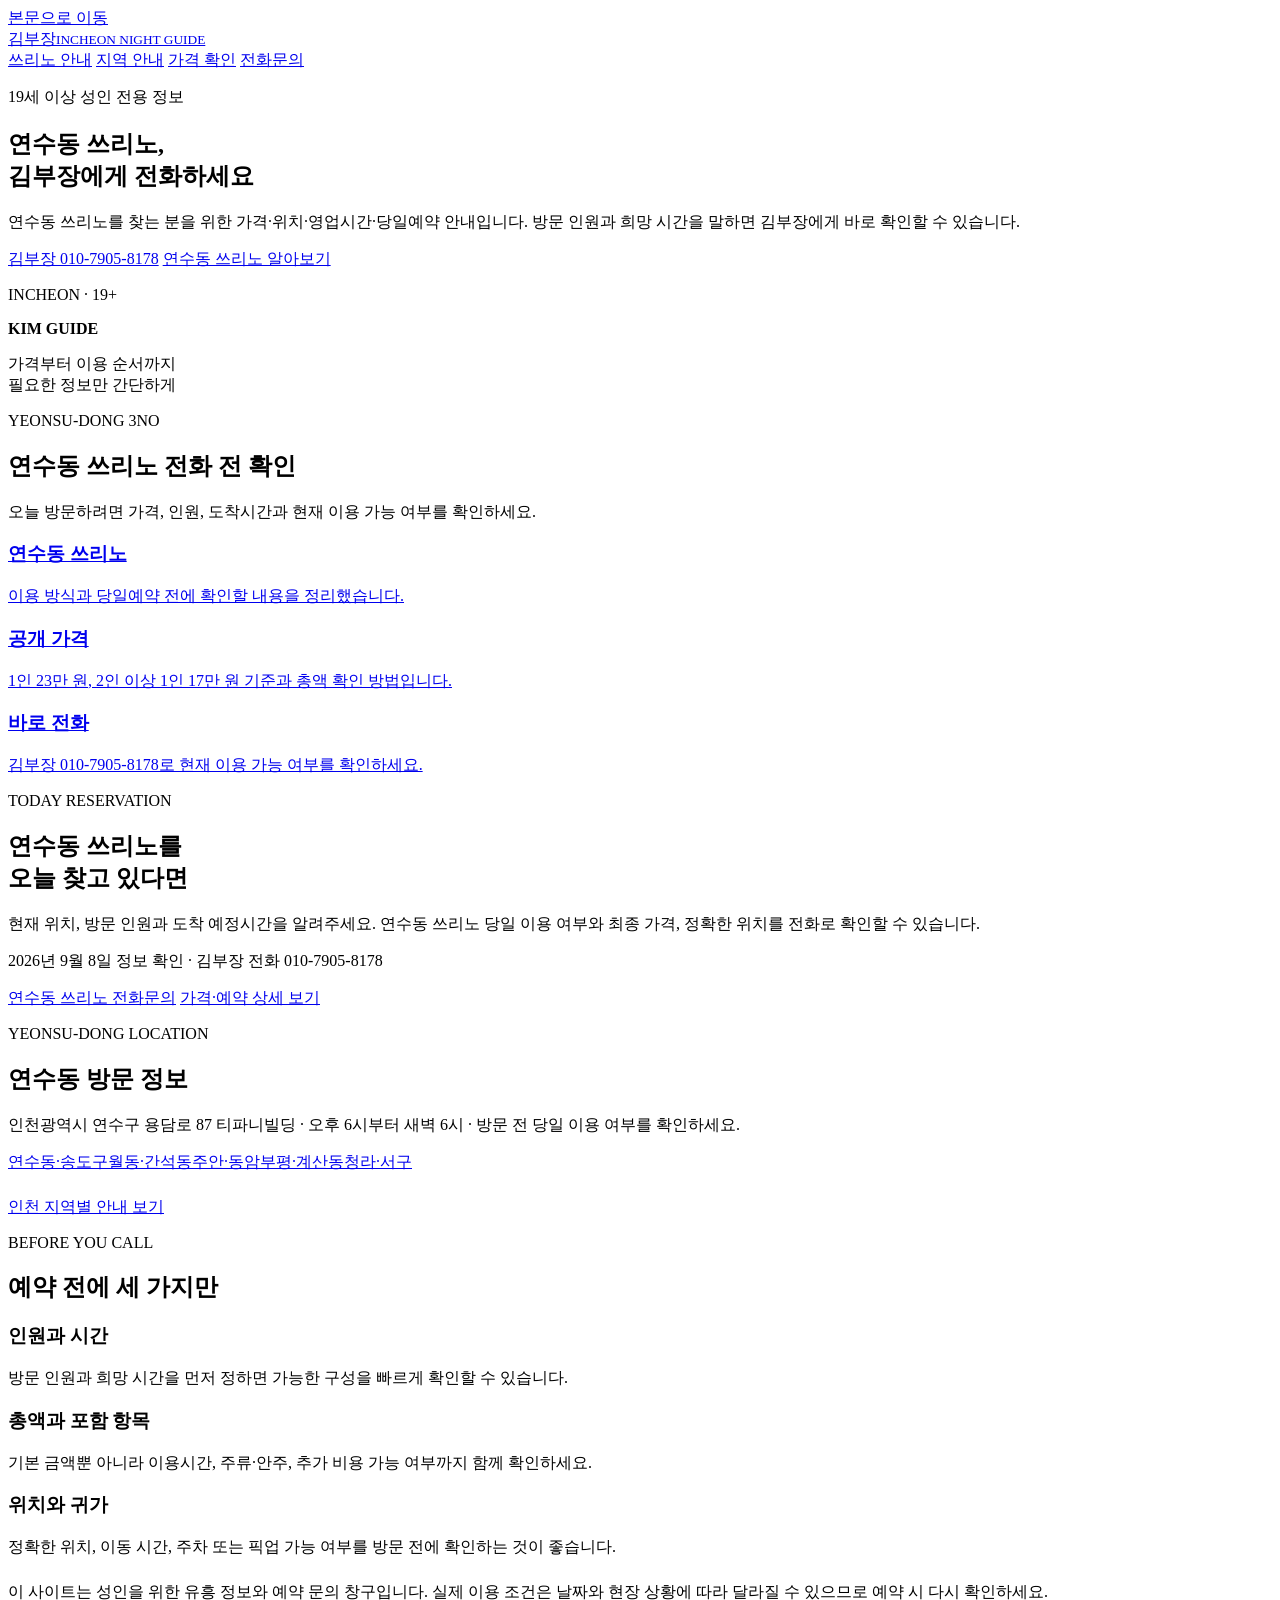
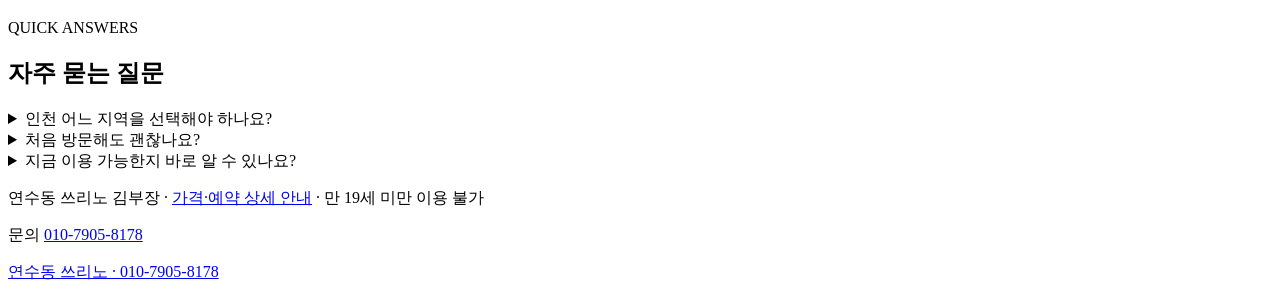
==== index.html @ d534481d "연수동 쓰리노 검색·전화 안내 강화" ====
<!doctype html>
<html lang="ko">
<head>
  <meta charset="utf-8">
  <meta name="viewport" content="width=device-width, initial-scale=1">
  <title>연수동 쓰리노 가격·예약 | 김부장 010-7905-8178</title>
  <meta name="description" content="연수동 쓰리노 가격, 위치, 영업시간과 당일예약 안내. 연수동 쓰리노 전화문의 김부장 010-7905-8178.">
  <meta name="robots" content="index,follow,max-image-preview:large">
  <meta name="author" content="김부장">
  <link rel="canonical" href="https://kimdongkeun-market.github.io/3NOROOM/">
  <link rel="stylesheet" href="styles.css">
  <meta property="og:type" content="website">
  <meta property="og:locale" content="ko_KR">
  <meta property="og:site_name" content="연수동 쓰리노 김부장">
  <meta property="og:title" content="연수동 쓰리노 가격·예약 | 김부장 010-7905-8178">
  <meta property="og:description" content="연수동 쓰리노 가격과 당일 이용 여부를 김부장에게 바로 문의하세요.">
  <meta property="og:url" content="https://kimdongkeun-market.github.io/3NOROOM/">
  <meta property="og:image" content="https://kimdongkeun-market.github.io/3NOROOM/images/hero.png">
  <meta property="og:image:alt" content="김부장 인천 유흥 안내 010-7905-8178">
  <meta name="twitter:card" content="summary_large_image">
  <meta name="twitter:image" content="https://kimdongkeun-market.github.io/3NOROOM/images/hero.png">
  <meta name="theme-color" content="#09090b">
  <meta name="google-site-verification" content="G9KqFo4LnvT1bnJQtGgTdbPWQaJiJZDbtWMr8KVzK2g">
  <script type="application/ld+json">
  {
    "@context": "https://schema.org",
    "@type": "WebSite",
    "name": "연수동 쓰리노 김부장",
    "alternateName": ["연수동 쓰리노", "연수동 쓰리노 김부장", "연수동 노래방 쓰리노"],
    "url": "https://kimdongkeun-market.github.io/3NOROOM/",
    "inLanguage": "ko-KR"
  }
  </script>
  <script type="application/ld+json">
  {
    "@context": "https://schema.org",
    "@type": "Person",
    "name": "김부장",
    "url": "https://kimdongkeun-market.github.io/3NOROOM/",
    "telephone": "+82-10-7905-8178",
    "areaServed": "인천광역시 연수구 연수동"
  }
  </script>
  <script type="application/ld+json">
  {
    "@context": "https://schema.org",
    "@type": "NightClub",
    "name": "연수동 쓰리노 노래클럽",
    "url": "https://kimdongkeun-market.github.io/3NOROOM/",
    "telephone": "+82-10-7905-8178",
    "priceRange": "₩₩₩",
    "address": {"@type":"PostalAddress","streetAddress":"용담로 87 티파니빌딩","addressLocality":"연수구","addressRegion":"인천광역시","addressCountry":"KR"},
    "openingHoursSpecification": [{"@type":"OpeningHoursSpecification","dayOfWeek":["Monday","Tuesday","Wednesday","Thursday","Friday","Saturday","Sunday"],"opens":"18:00","closes":"06:00"}]
  }
  </script>
  <script type="application/ld+json">
  {
    "@context": "https://schema.org",
    "@type": "FAQPage",
    "mainEntity": [
      {
        "@type": "Question",
        "name": "연수동 쓰리노 예약은 어떻게 하나요?",
        "acceptedAnswer": {"@type": "Answer", "text": "방문 인원과 희망 시간을 정한 뒤 김부장 010-7905-8178로 문의하면 이용 가능 여부와 구성을 안내받을 수 있습니다."}
      },
      {
        "@type": "Question",
        "name": "처음 방문할 때 무엇을 확인해야 하나요?",
        "acceptedAnswer": {"@type": "Answer", "text": "총 이용금액, 기본 이용시간, 포함 항목, 추가 비용 가능 여부, 위치와 귀가 방법을 예약 전에 확인하는 것이 좋습니다."}
      },
      {
        "@type": "Question",
        "name": "혼자 문의해도 되나요?",
        "acceptedAnswer": {"@type": "Answer", "text": "네. 인원과 방문 목적을 알려주면 가능한 시간과 이용 방법을 안내받을 수 있습니다."}
      }
    ]
  }
  </script>
</head>
<body>
  <a class="skip-link" href="#content">본문으로 이동</a>
  <header class="site-header">
    <nav class="nav" aria-label="주요 메뉴">
      <a class="brand" href="./">김부장<small>INCHEON NIGHT GUIDE</small></a>
      <div class="nav-links">
        <a href="incheon-3no.html">쓰리노 안내</a>
        <a href="areas.html">지역 안내</a>
        <a href="price-guide.html">가격 확인</a>
        <a class="nav-call" href="tel:01079058178">전화문의</a>
      </div>
    </nav>
  </header>

  <main id="content">
    <section class="hero">
      <div>
        <p class="eyebrow">19세 이상 성인 전용 정보</p>
        <h1>연수동 쓰리노,<br><span>김부장에게</span> 전화하세요</h1>
        <p class="lead">연수동 쓰리노를 찾는 분을 위한 가격·위치·영업시간·당일예약 안내입니다. 방문 인원과 희망 시간을 말하면 김부장에게 바로 확인할 수 있습니다.</p>
        <div class="actions">
          <a class="button primary" href="tel:01079058178">김부장 010-7905-8178</a>
          <a class="button" href="incheon-3no.html">연수동 쓰리노 알아보기</a>
        </div>
      </div>
      <div class="hero-card" aria-label="김부장 인천 유흥 안내">
        <p class="eyebrow">INCHEON · 19+</p>
        <strong>KIM GUIDE</strong>
        <p>가격부터 이용 순서까지<br>필요한 정보만 간단하게</p>
      </div>
    </section>


    <section class="section">
      <div class="section-inner">
        <p class="eyebrow">YEONSU-DONG 3NO</p>
        <h2>연수동 쓰리노 전화 전 확인</h2>
        <p class="section-intro">오늘 방문하려면 가격, 인원, 도착시간과 현재 이용 가능 여부를 확인하세요.</p>
        <div class="grid">
          <a class="card card-link" href="incheon-3no.html"><h3>연수동 쓰리노</h3><p>이용 방식과 당일예약 전에 확인할 내용을 정리했습니다.</p></a>
          <a class="card card-link" href="price-guide.html"><h3>공개 가격</h3><p>1인 23만 원, 2인 이상 1인 17만 원 기준과 총액 확인 방법입니다.</p></a>
          <a class="card card-link" href="tel:01079058178"><h3>바로 전화</h3><p>김부장 010-7905-8178로 현재 이용 가능 여부를 확인하세요.</p></a>
        </div>
      </div>
    </section>

    <section class="section focus-section">
      <div class="section-inner focus-panel">
        <div>
          <p class="eyebrow">TODAY RESERVATION</p>
          <h2>연수동 쓰리노를<br>오늘 찾고 있다면</h2>
          <p>현재 위치, 방문 인원과 도착 예정시간을 알려주세요. 연수동 쓰리노 당일 이용 여부와 최종 가격, 정확한 위치를 전화로 확인할 수 있습니다.</p>
          <p class="updated"><time datetime="2026-09-08">2026년 9월 8일 정보 확인</time> · 김부장 전화 010-7905-8178</p>
        </div>
        <div class="focus-actions">
          <a class="button primary" href="tel:01079058178">연수동 쓰리노 전화문의</a>
          <a class="button" href="https://kimnight.kr/incheon-3no">가격·예약 상세 보기</a>
        </div>
      </div>
    </section>

    <section class="section">
      <div class="section-inner">
        <p class="eyebrow">YEONSU-DONG LOCATION</p>
        <h2>연수동 방문 정보</h2>
        <p class="section-intro">인천광역시 연수구 용담로 87 티파니빌딩 · 오후 6시부터 새벽 6시 · 방문 전 당일 이용 여부를 확인하세요.</p>
        <div class="tag-list" aria-label="인천 주요 지역">
          <a class="tag" href="yeonsu-songdo.html">연수동·송도</a><a class="tag" href="guwol-ganseok.html">구월동·간석동</a><a class="tag" href="juan-dongam.html">주안·동암</a><a class="tag" href="bupyeong-gyesan.html">부평·계산동</a><a class="tag" href="cheongna-seogu.html">청라·서구</a>
        </div>
        <div class="actions" style="margin-top:1.5rem"><a class="button" href="areas.html">인천 지역별 안내 보기</a></div>
      </div>
    </section>

    <section class="section">
      <div class="section-inner">
        <p class="eyebrow">BEFORE YOU CALL</p>
        <h2>예약 전에 세 가지만</h2>
        <div class="grid">
          <div class="card"><h3>인원과 시간</h3><p>방문 인원과 희망 시간을 먼저 정하면 가능한 구성을 빠르게 확인할 수 있습니다.</p></div>
          <div class="card"><h3>총액과 포함 항목</h3><p>기본 금액뿐 아니라 이용시간, 주류·안주, 추가 비용 가능 여부까지 함께 확인하세요.</p></div>
          <div class="card"><h3>위치와 귀가</h3><p>정확한 위치, 이동 시간, 주차 또는 픽업 가능 여부를 방문 전에 확인하는 것이 좋습니다.</p></div>
        </div>
        <p class="notice" style="margin-top:1.5rem">이 사이트는 성인을 위한 유흥 정보와 예약 문의 창구입니다. 실제 이용 조건은 날짜와 현장 상황에 따라 달라질 수 있으므로 예약 시 다시 확인하세요.</p>
      </div>
    </section>

    <section class="section faq">
      <div class="section-inner">
        <p class="eyebrow">QUICK ANSWERS</p>
        <h2>자주 묻는 질문</h2>
        <details><summary>인천 어느 지역을 선택해야 하나요?</summary><p>현재 위치와 이동 가능한 시간을 알려주면 가까운 상권부터 확인할 수 있습니다. 지역을 미리 정하지 않아도 문의 가능합니다.</p></details>
        <details><summary>처음 방문해도 괜찮나요?</summary><p>처음이라면 총액, 기본 이용시간, 포함 항목과 추가 비용 가능 여부를 먼저 물어보는 것이 좋습니다.</p></details>
        <details><summary>지금 이용 가능한지 바로 알 수 있나요?</summary><p>당일 상황은 계속 달라질 수 있으므로 방문 인원과 희망 시간을 정해 전화로 확인하는 것이 가장 정확합니다.</p></details>
      </div>
    </section>
  </main>

  <footer class="site-footer">
    <p>연수동 쓰리노 김부장 · <a href="https://kimnight.kr/incheon-3no">가격·예약 상세 안내</a> · 만 19세 미만 이용 불가</p>
    <p>문의 <a href="tel:01079058178">010-7905-8178</a></p>
  </footer>
  <a class="mobile-call" href="tel:01079058178" aria-label="김부장에게 전화하기">연수동 쓰리노 · 010-7905-8178</a>
  <script src="phone-tracking.js" defer></script>
</body>
</html>
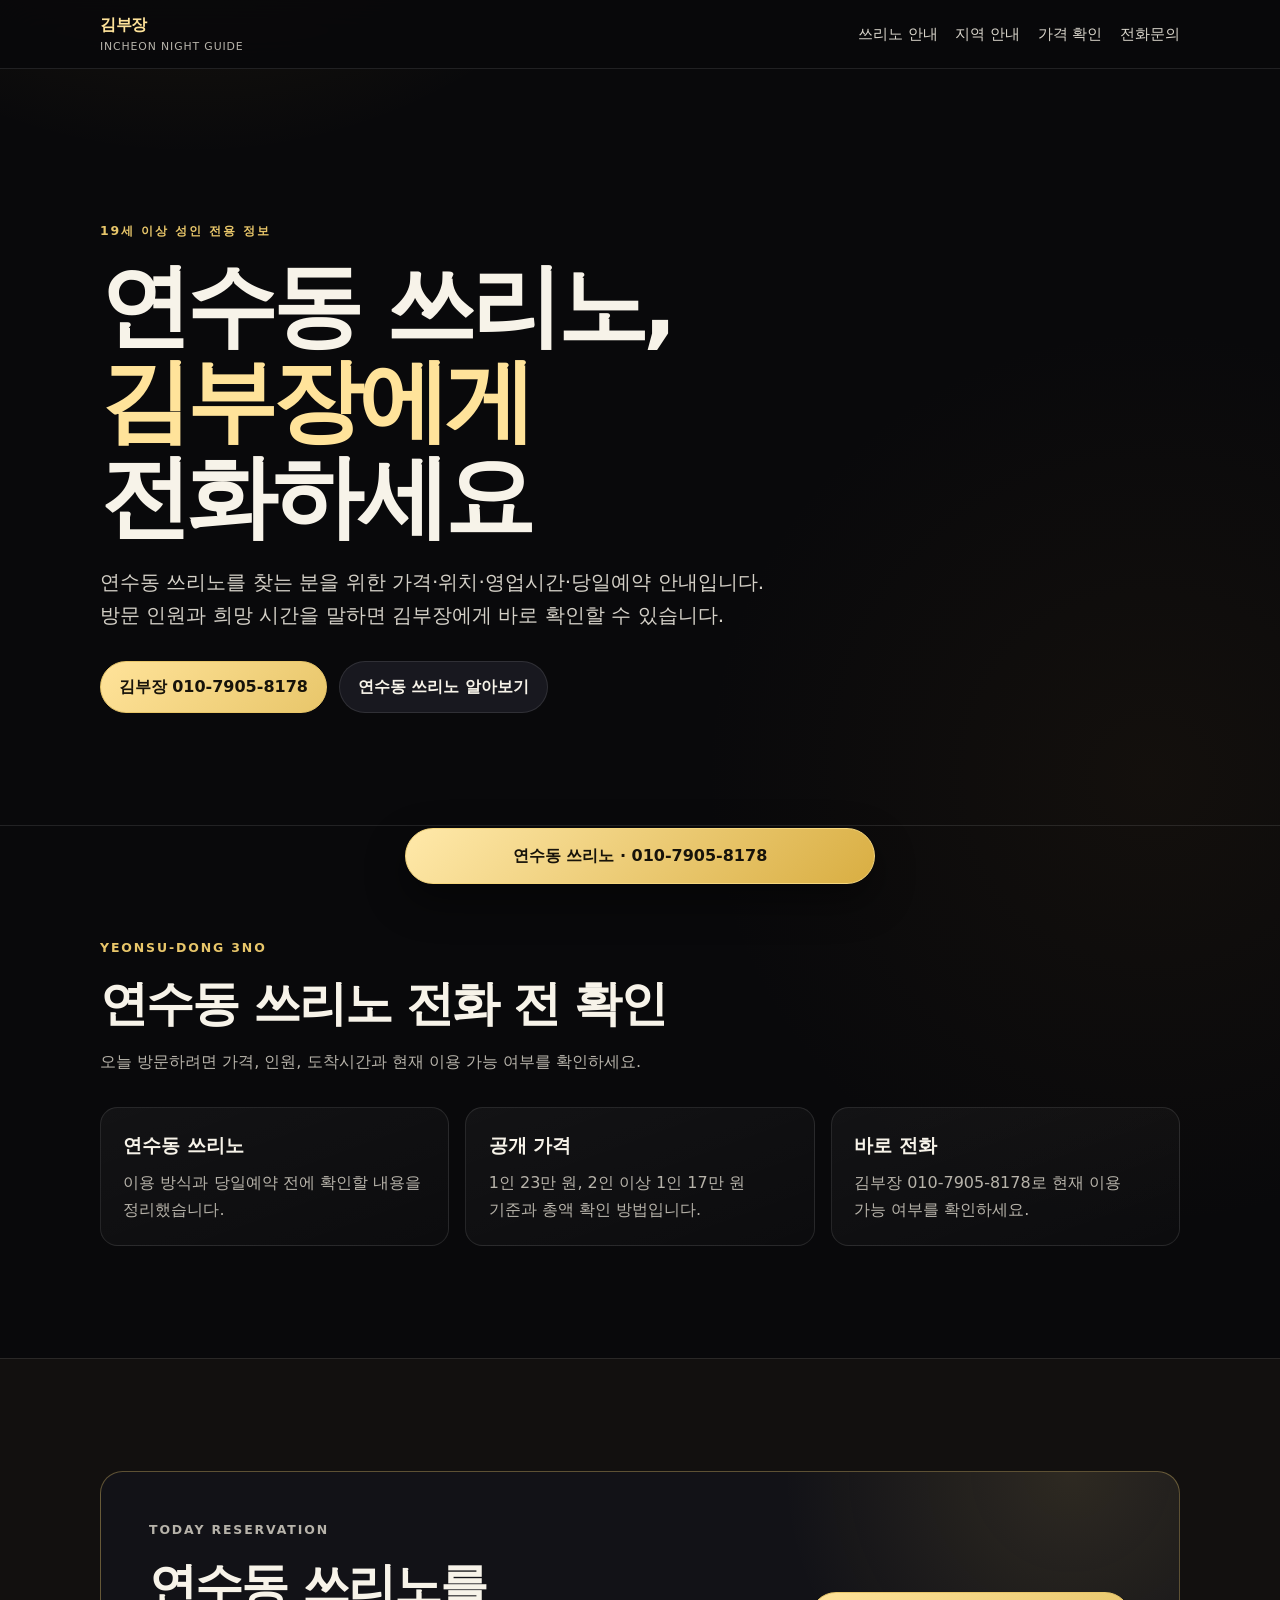
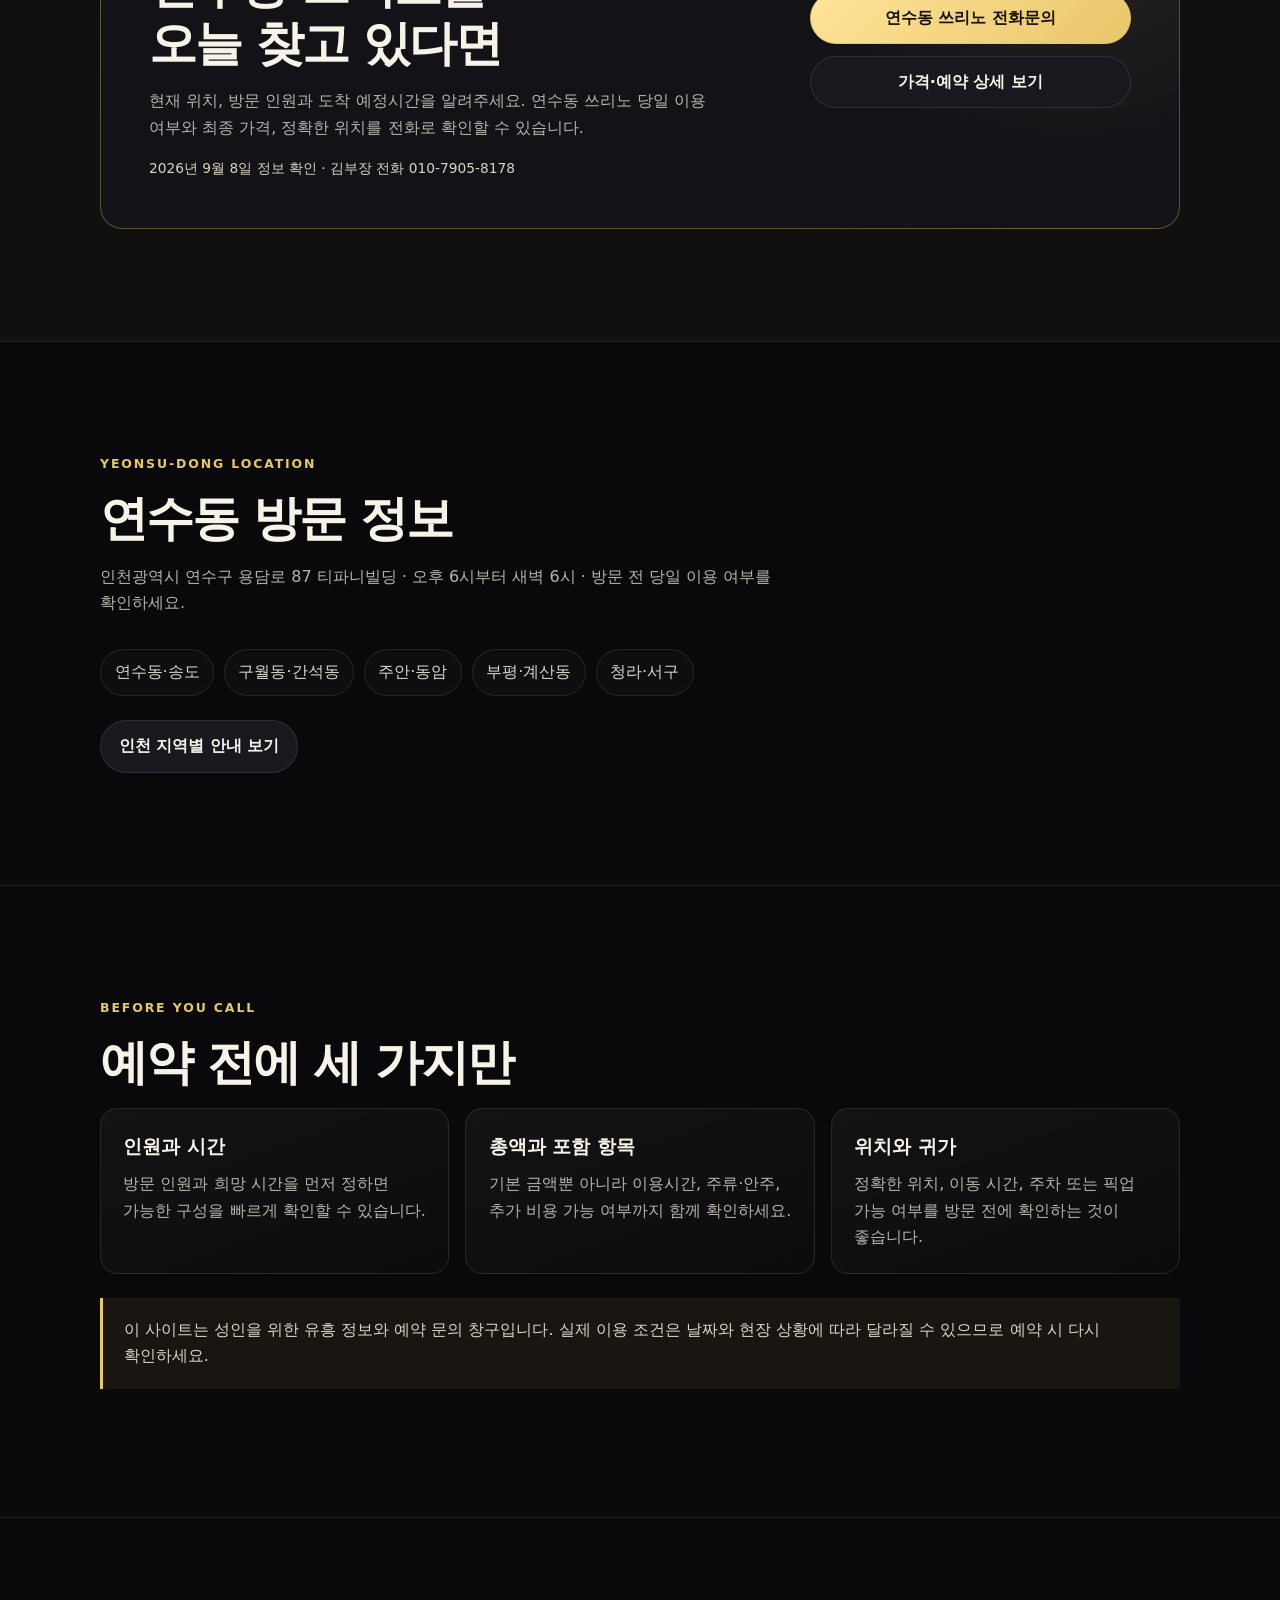
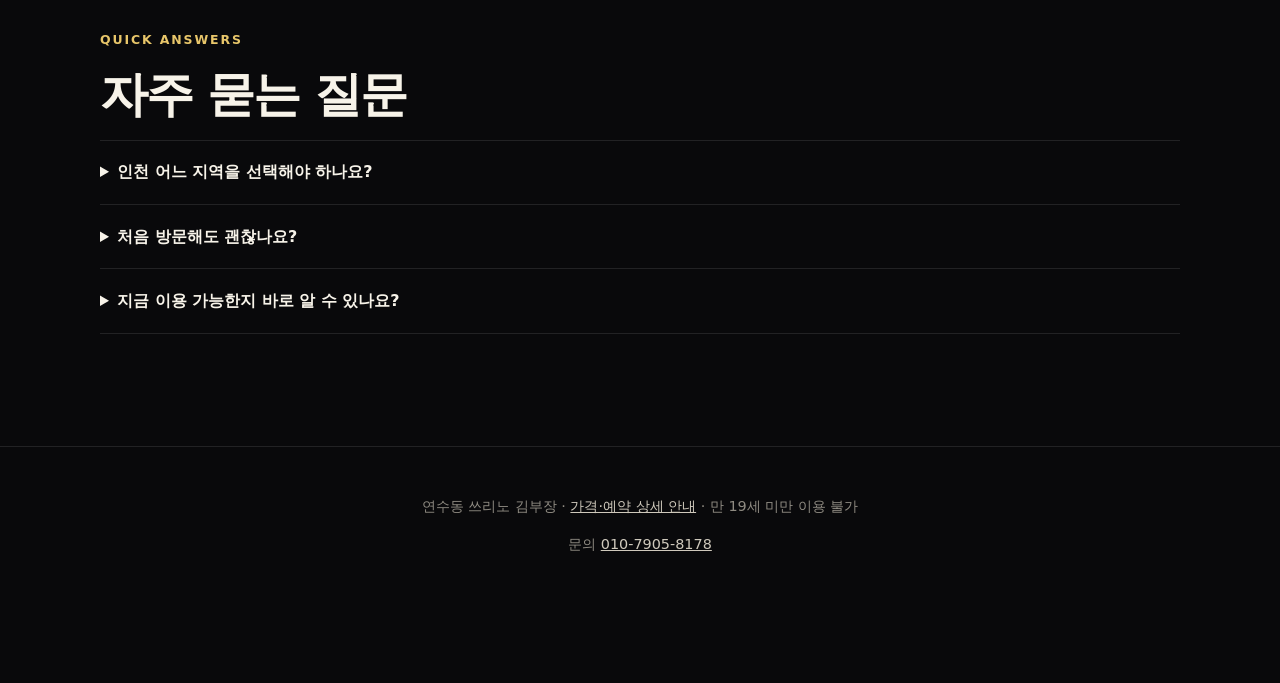
==== commit a55ba45f: "여성 화보 중심 첫 화면 강화" ====
--- a/index.html
+++ b/index.html
@@ -8,6 +8,7 @@
   <meta name="robots" content="index,follow,max-image-preview:large">
   <meta name="author" content="김부장">
   <link rel="canonical" href="https://kimdongkeun-market.github.io/3NOROOM/">
+  <link rel="preload" as="image" href="https://kimnight.kr/assets/yeonsu-premium-hostess.webp" type="image/webp" fetchpriority="high">
   <link rel="stylesheet" href="styles.css">
   <meta property="og:type" content="website">
   <meta property="og:locale" content="ko_KR">
@@ -92,7 +93,7 @@
   </header>
 
   <main id="content">
-    <section class="hero">
+    <section class="hero hero-home">
       <div>
         <p class="eyebrow">19세 이상 성인 전용 정보</p>
         <h1>연수동 쓰리노,<br><span>김부장에게</span> 전화하세요</h1>
@@ -101,11 +102,6 @@
           <a class="button primary" href="tel:01079058178">김부장 010-7905-8178</a>
           <a class="button" href="incheon-3no.html">연수동 쓰리노 알아보기</a>
         </div>
-      </div>
-      <div class="hero-card" aria-label="김부장 인천 유흥 안내">
-        <p class="eyebrow">INCHEON · 19+</p>
-        <strong>KIM GUIDE</strong>
-        <p>가격부터 이용 순서까지<br>필요한 정보만 간단하게</p>
       </div>
     </section>
 
--- a/styles.css
+++ b/styles.css
@@ -0,0 +1,85 @@
+:root {
+  --bg: #09090b;
+  --panel: #121217;
+  --panel-soft: #18181f;
+  --line: rgba(255, 255, 255, 0.1);
+  --gold: #e8c66a;
+  --gold-bright: #ffe39a;
+  --text: #f7f3e9;
+  --muted: #b7b3aa;
+  --max: 1080px;
+}
+* { box-sizing: border-box; }
+html { scroll-behavior: smooth; }
+body {
+  margin: 0;
+  color: var(--text);
+  background:
+    radial-gradient(circle at 15% -10%, rgba(210, 165, 56, 0.18), transparent 34rem),
+    radial-gradient(circle at 90% 20%, rgba(93, 64, 25, 0.12), transparent 28rem),
+    var(--bg);
+  font-family: "Pretendard", "Noto Sans KR", system-ui, -apple-system, BlinkMacSystemFont, "Segoe UI", sans-serif;
+  line-height: 1.65;
+  word-break: keep-all;
+}
+a { color: inherit; }
+.skip-link { position: absolute; left: -9999px; top: 0; }
+.skip-link:focus { left: 1rem; top: 1rem; z-index: 100; padding: .75rem 1rem; color: #111; background: var(--gold-bright); border-radius: .5rem; }
+.site-header { position: sticky; top: 0; z-index: 20; border-bottom: 1px solid var(--line); background: rgba(9, 9, 11, .88); backdrop-filter: blur(16px); }
+.nav { width: min(calc(100% - 2rem), var(--max)); min-height: 68px; margin: 0 auto; display: flex; align-items: center; justify-content: space-between; gap: 1rem; }
+.brand { color: var(--gold-bright); font-weight: 800; letter-spacing: -.02em; text-decoration: none; white-space: nowrap; }
+.brand small { display: block; color: var(--muted); font-size: .68rem; font-weight: 500; letter-spacing: .08em; }
+.nav-links { display: flex; align-items: center; gap: 1.1rem; font-size: .92rem; }
+.nav-links a { color: #d9d5cb; text-decoration: none; }
+.nav-links a:hover, .nav-links a:focus-visible { color: var(--gold-bright); }
+.hero { width: min(calc(100% - 2rem), var(--max)); margin: 0 auto; padding: clamp(5.5rem, 13vw, 9.5rem) 0 clamp(4rem, 10vw, 7rem); display: grid; grid-template-columns: minmax(0, 1.4fr) minmax(260px, .6fr); align-items: center; gap: clamp(2rem, 7vw, 5rem); }
+.eyebrow { margin: 0 0 1rem; color: var(--gold); font-size: .78rem; font-weight: 800; letter-spacing: .15em; }
+h1, h2, h3, p { margin-top: 0; }
+h1 { margin-bottom: 1.3rem; font-size: clamp(2.5rem, 7.5vw, 5.7rem); line-height: 1.05; letter-spacing: -.055em; }
+h1 span { color: var(--gold-bright); }
+h2 { margin-bottom: 1rem; font-size: clamp(1.8rem, 4vw, 3rem); line-height: 1.2; letter-spacing: -.04em; }
+h3 { margin-bottom: .55rem; font-size: 1.18rem; }
+.lead { max-width: 720px; margin-bottom: 1.8rem; color: #d4d0c7; font-size: clamp(1.05rem, 2vw, 1.26rem); }
+.actions { display: flex; flex-wrap: wrap; gap: .8rem; }
+.button { display: inline-flex; min-height: 48px; align-items: center; justify-content: center; padding: .75rem 1.1rem; border: 1px solid var(--line); border-radius: 999px; color: var(--text); background: var(--panel-soft); font-weight: 750; text-decoration: none; }
+.button.primary { color: #17130a; border-color: var(--gold); background: linear-gradient(135deg, var(--gold-bright), var(--gold)); }
+.hero-card { position: relative; overflow: hidden; min-height: 330px; padding: 1.5rem; display: flex; flex-direction: column; justify-content: flex-end; border: 1px solid rgba(232, 198, 106, .34); border-radius: 1.6rem; background: linear-gradient(150deg, transparent 0 52%, rgba(232, 198, 106, .08) 52% 53%, transparent 53%), radial-gradient(circle at 75% 18%, rgba(255, 227, 154, .25), transparent 8rem), linear-gradient(145deg, #242018, #111116 60%); box-shadow: 0 30px 80px rgba(0, 0, 0, .38); }
+.hero-card::before { content: "K"; position: absolute; top: -2.8rem; right: .8rem; color: rgba(255, 227, 154, .07); font-family: Georgia, serif; font-size: 15rem; line-height: 1; }
+.hero-card strong { position: relative; color: var(--gold-bright); font-family: Georgia, serif; font-size: 2.3rem; letter-spacing: -.04em; }
+.hero-card p { position: relative; margin: .35rem 0 0; color: var(--muted); }
+.section { padding: clamp(4rem, 9vw, 7rem) 1rem; border-top: 1px solid var(--line); }
+.section-inner { width: min(100%, var(--max)); margin: 0 auto; }
+.section-intro { max-width: 760px; margin-bottom: 2rem; color: var(--muted); }
+.grid { display: grid; grid-template-columns: repeat(3, minmax(0, 1fr)); gap: 1rem; }
+.grid.two { grid-template-columns: repeat(2, minmax(0, 1fr)); }
+.card { min-height: 100%; padding: 1.4rem; border: 1px solid var(--line); border-radius: 1.1rem; background: linear-gradient(160deg, rgba(255,255,255,.045), rgba(255,255,255,.015)); }
+.card p { margin-bottom: 0; color: var(--muted); }
+.card-link { display: block; text-decoration: none; }
+.card-link:hover, .card-link:focus-visible { border-color: rgba(232, 198, 106, .55); transform: translateY(-2px); }
+.tag-list { display: flex; flex-wrap: wrap; gap: .6rem; }
+.tag { display: inline-flex; padding: .6rem .85rem; border: 1px solid var(--line); border-radius: 999px; color: #d9d5cb; background: rgba(255,255,255,.025); text-decoration: none; }
+.tag:hover, .tag:focus-visible { color: var(--gold-bright); border-color: rgba(232, 198, 106, .55); }
+.notice { padding: 1.2rem 1.3rem; border-left: 3px solid var(--gold); color: #d8d3c8; background: rgba(232, 198, 106, .07); }
+.callout { margin: 2rem 0; padding: 1.4rem; border: 1px solid rgba(232, 198, 106, .4); border-radius: 1.1rem; background: rgba(232, 198, 106, .07); }
+.callout h2 { margin-top: 0; }
+.callout p { color: #d8d3c8; }
+.focus-section { background: rgba(232, 198, 106, .035); }
+.focus-panel { display: grid; grid-template-columns: minmax(0, 1.3fr) minmax(220px, .7fr); align-items: center; gap: clamp(1.5rem, 5vw, 4rem); padding: clamp(1.5rem, 5vw, 3rem); border: 1px solid rgba(232, 198, 106, .35); border-radius: 1.4rem; background: radial-gradient(circle at 90% 0, rgba(232,198,106,.13), transparent 18rem), var(--panel); }
+.focus-panel p { color: var(--muted); }
+.focus-panel .updated { margin-bottom: 0; color: #d9d2c0; font-size: .86rem; }
+.focus-actions { display: grid; gap: .75rem; }
+.article { width: min(calc(100% - 2rem), 820px); margin: 0 auto; padding: clamp(4rem, 10vw, 7rem) 0 7rem; }
+.article h1 { font-size: clamp(2.25rem, 7vw, 4.5rem); }
+.article h2 { margin-top: 3.2rem; font-size: clamp(1.5rem, 4vw, 2.15rem); }
+.article p, .article li { color: #cfcbc2; }
+.article ul, .article ol { padding-left: 1.25rem; }
+.article li + li { margin-top: .55rem; }
+.faq details { border-top: 1px solid var(--line); padding: 1.15rem 0; }
+.faq details:last-child { border-bottom: 1px solid var(--line); }
+.faq summary { cursor: pointer; color: var(--text); font-weight: 750; }
+.faq details p { margin: .8rem 0 0; color: var(--muted); }
+.site-footer { padding: 3rem 1rem 7rem; border-top: 1px solid var(--line); color: #8f8b82; text-align: center; font-size: .9rem; }
+.site-footer a { color: #cfc9bc; }
+.mobile-call { position: fixed; left: 50%; bottom: max(1rem, env(safe-area-inset-bottom)); z-index: 30; width: min(calc(100% - 2rem), 470px); min-height: 56px; display: flex; align-items: center; justify-content: center; transform: translateX(-50%); border: 1px solid #f5d67d; border-radius: 999px; color: #17130a; background: linear-gradient(135deg, #ffe9aa, #d9ae42); box-shadow: 0 16px 40px rgba(0,0,0,.45); font-weight: 900; text-decoration: none; }
+@media (max-width: 780px) { .nav { min-height: 62px; } .nav-links a:not(.nav-call) { display: none; } .hero { grid-template-columns: 1fr; } .hero-card { min-height: 240px; } .grid, .grid.two, .focus-panel { grid-template-columns: 1fr; } }
+@media (prefers-reduced-motion: reduce) { html { scroll-behavior: auto; } * { transition: none !important; } }
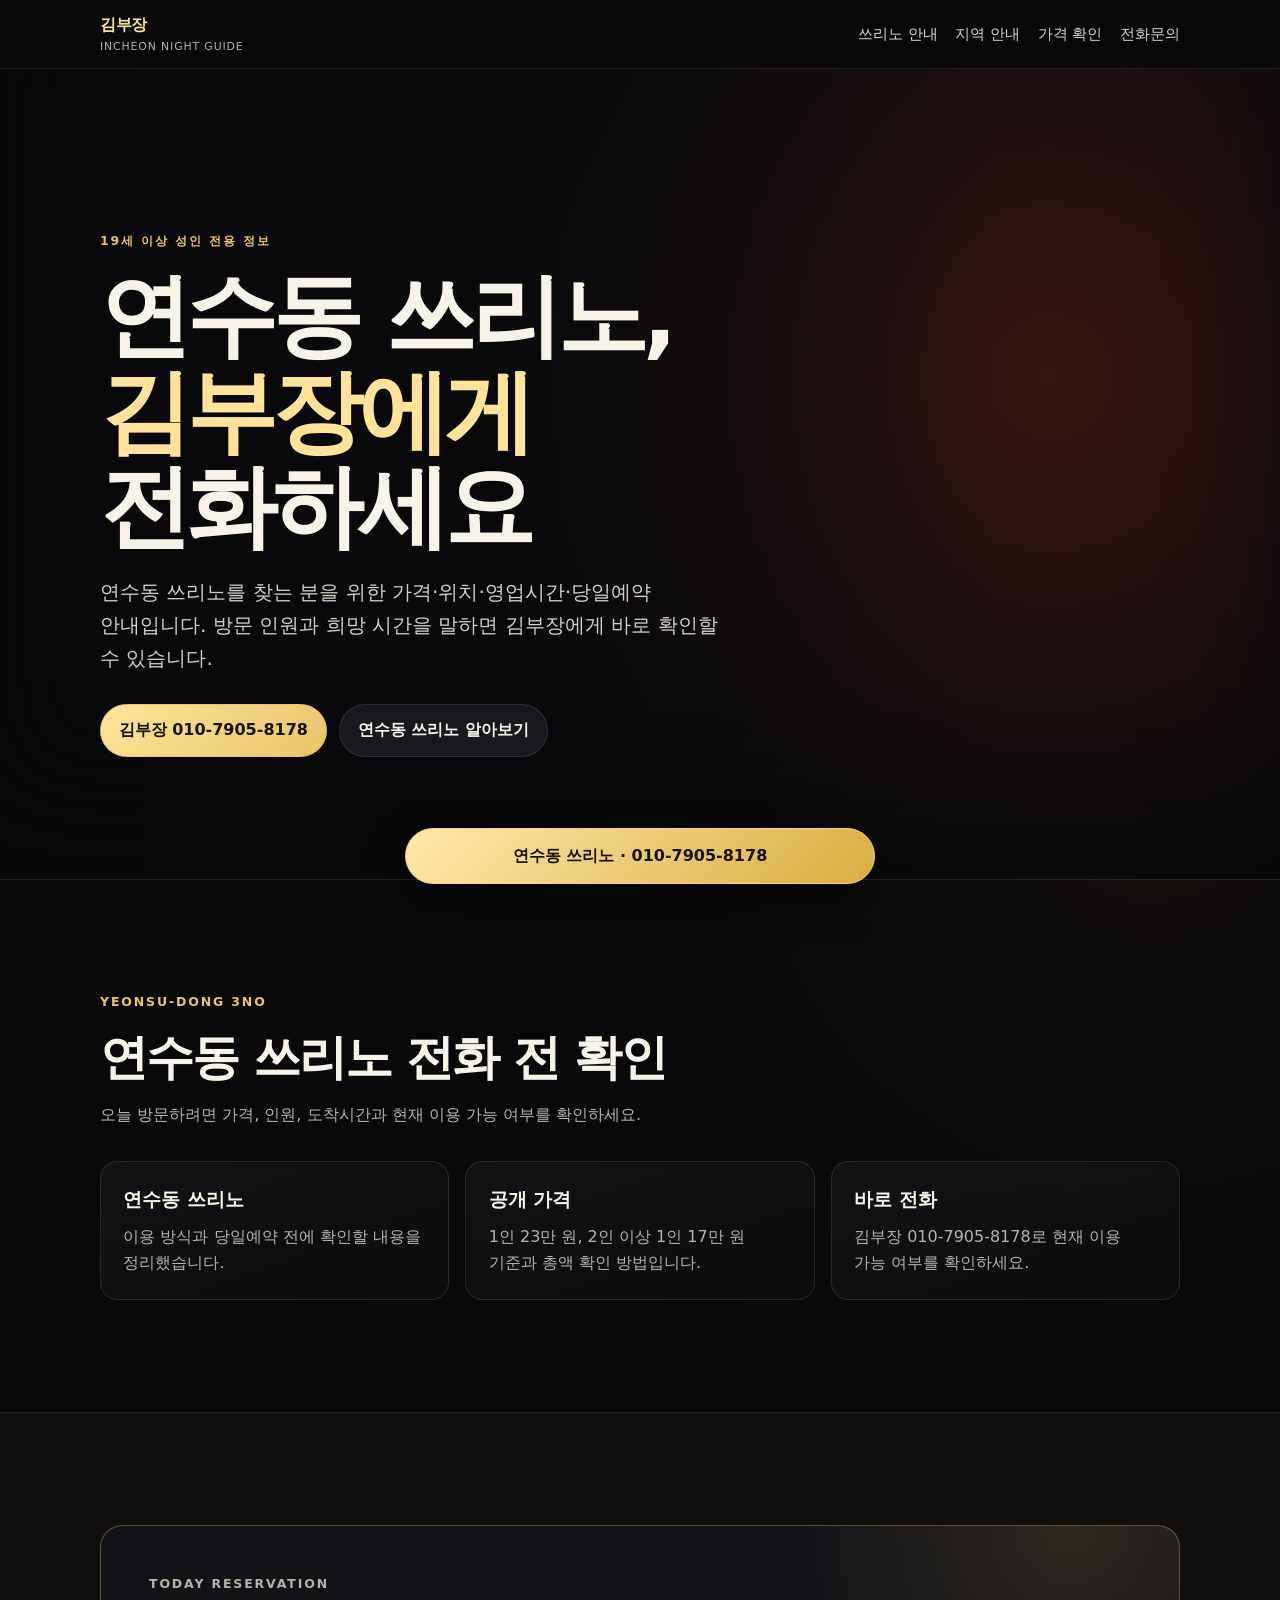
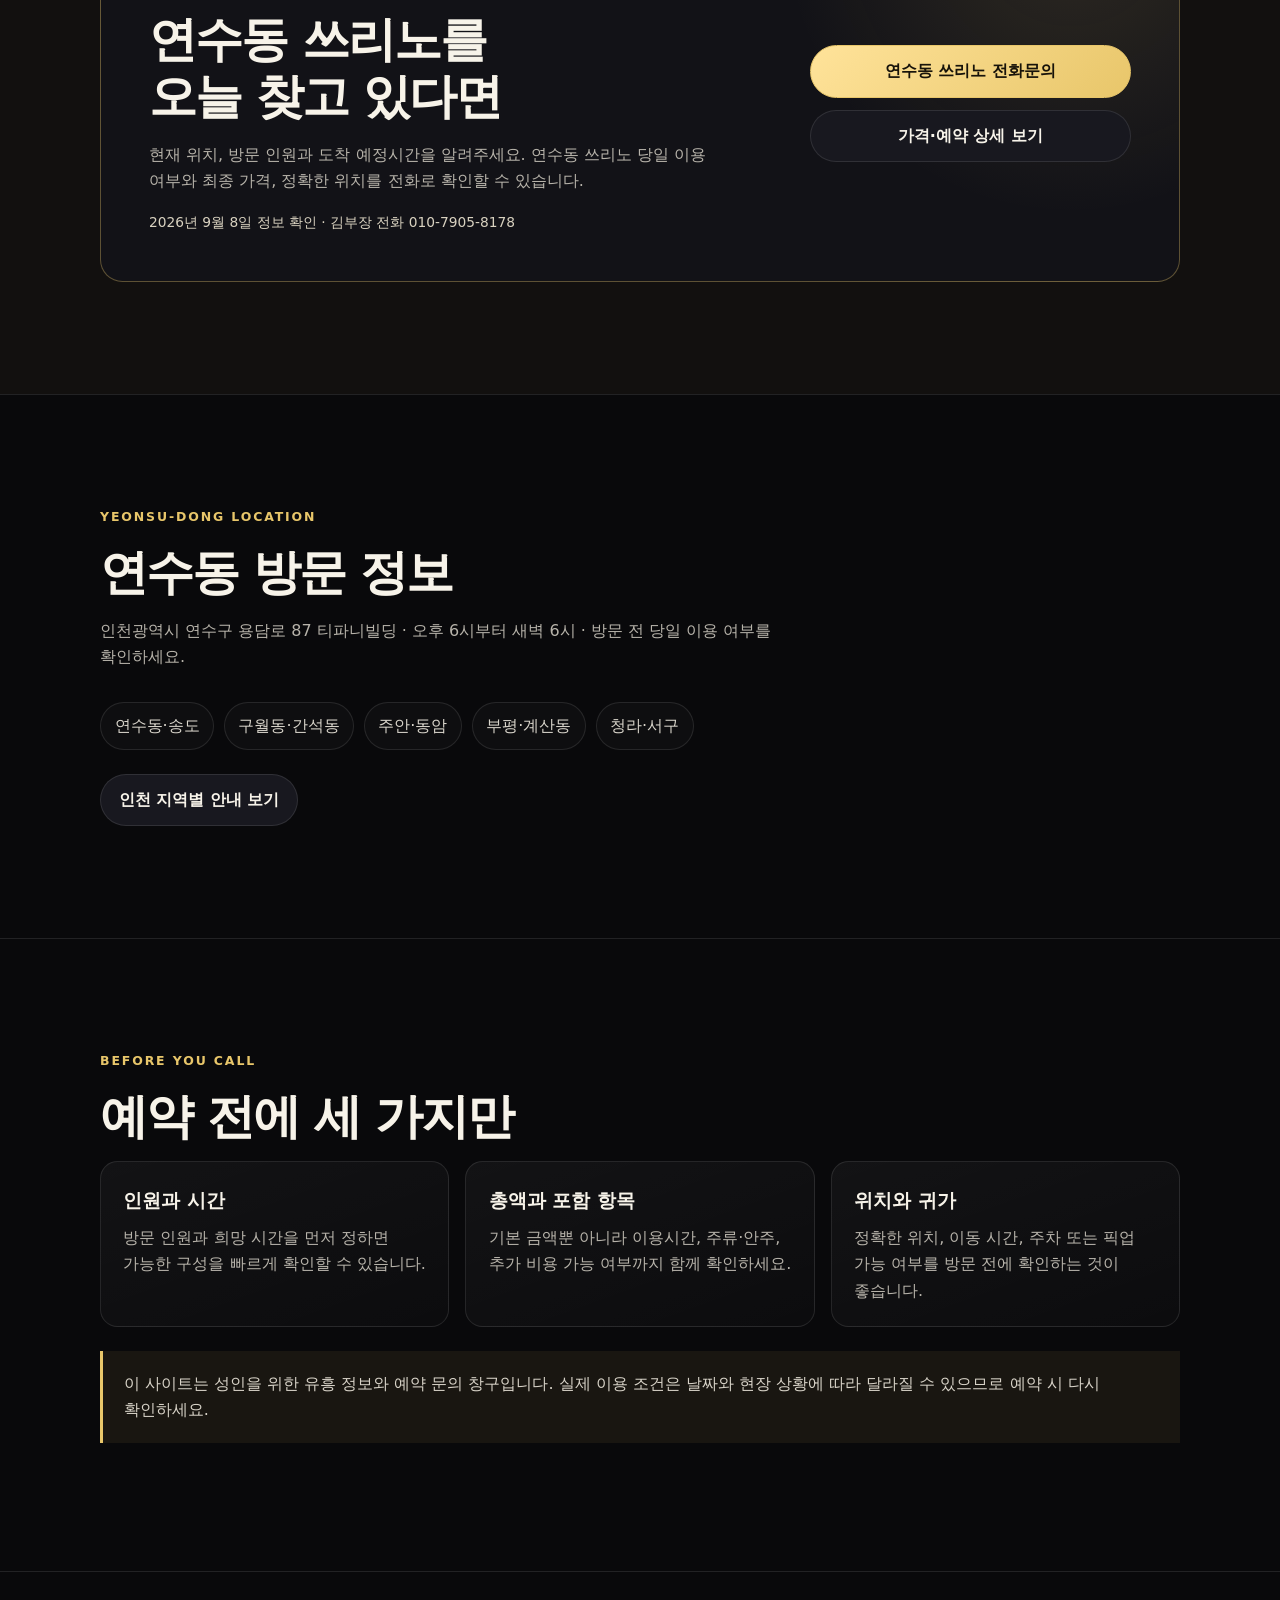
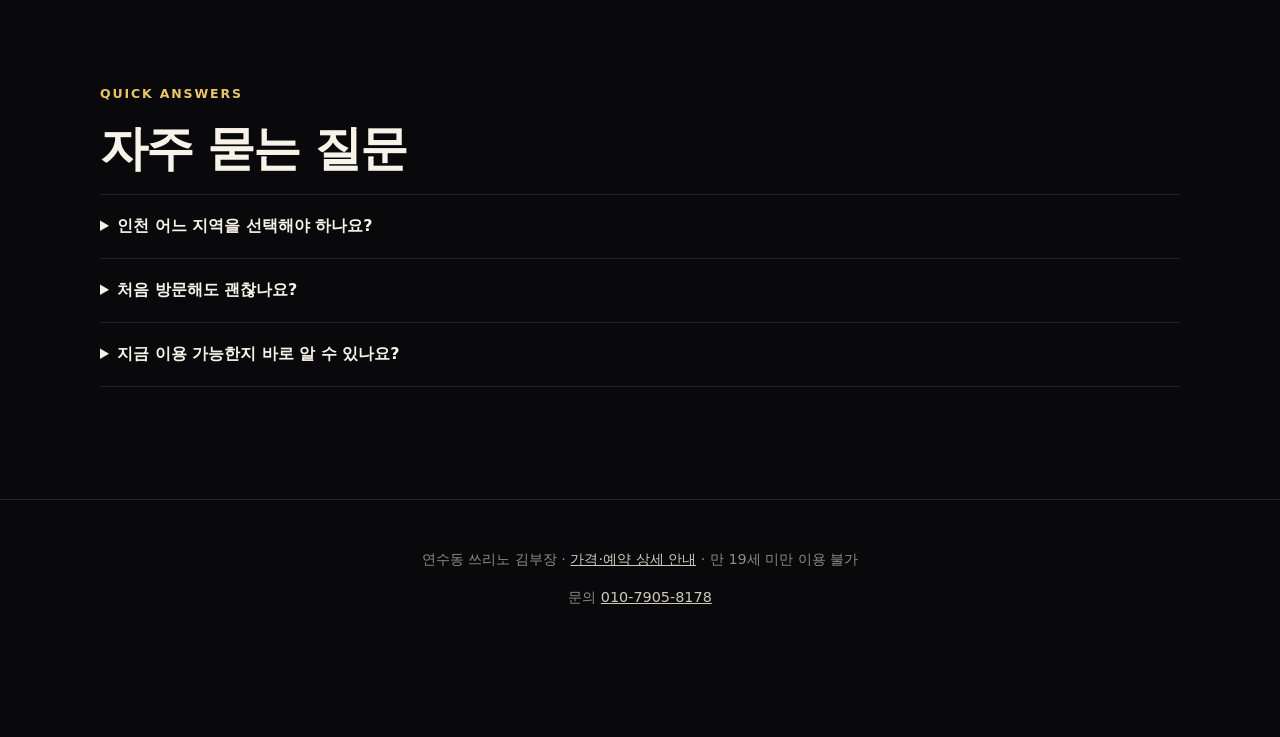
==== commit 04a78f79: "Search Console 소유권 확인 태그 추가" ====
--- a/index.html
+++ b/index.html
@@ -22,6 +22,7 @@
   <meta name="twitter:image" content="https://kimdongkeun-market.github.io/3NOROOM/images/hero.png">
   <meta name="theme-color" content="#09090b">
   <meta name="google-site-verification" content="G9KqFo4LnvT1bnJQtGgTdbPWQaJiJZDbtWMr8KVzK2g">
+  <meta name="google-site-verification" content="LKcqN9e2HhXB7kCjf-3joTZ8lcelkrhxBb7dBUMB67U">
   <script type="application/ld+json">
   {
     "@context": "https://schema.org",
--- a/styles.css
+++ b/styles.css
@@ -33,6 +33,8 @@
 .nav-links a { color: #d9d5cb; text-decoration: none; }
 .nav-links a:hover, .nav-links a:focus-visible { color: var(--gold-bright); }
 .hero { width: min(calc(100% - 2rem), var(--max)); margin: 0 auto; padding: clamp(5.5rem, 13vw, 9.5rem) 0 clamp(4rem, 10vw, 7rem); display: grid; grid-template-columns: minmax(0, 1.4fr) minmax(260px, .6fr); align-items: center; gap: clamp(2rem, 7vw, 5rem); }
+.hero-home { position: relative; isolation: isolate; width: 100%; max-width: none; min-height: min(820px, 90vh); padding-right: max(1rem, calc((100% - var(--max)) / 2)); padding-left: max(1rem, calc((100% - var(--max)) / 2)); grid-template-columns: minmax(0, 620px); overflow: hidden; background-color: #09090b; background-image: linear-gradient(90deg, rgba(9,9,11,.99) 0%, rgba(9,9,11,.93) 32%, rgba(9,9,11,.48) 55%, rgba(9,9,11,.06) 78%), radial-gradient(circle at 82% 38%, rgba(193,62,46,.25), transparent 34rem), url("https://kimnight.kr/assets/yeonsu-premium-hostess.webp"); background-position: center, center, 84% 34%; background-size: cover, cover, auto 116%; background-repeat: no-repeat; box-shadow: inset 0 -90px 100px rgba(9,9,11,.72); }
+.hero-home > div { position: relative; z-index: 1; }
 .eyebrow { margin: 0 0 1rem; color: var(--gold); font-size: .78rem; font-weight: 800; letter-spacing: .15em; }
 h1, h2, h3, p { margin-top: 0; }
 h1 { margin-bottom: 1.3rem; font-size: clamp(2.5rem, 7.5vw, 5.7rem); line-height: 1.05; letter-spacing: -.055em; }
@@ -81,5 +83,5 @@
 .site-footer { padding: 3rem 1rem 7rem; border-top: 1px solid var(--line); color: #8f8b82; text-align: center; font-size: .9rem; }
 .site-footer a { color: #cfc9bc; }
 .mobile-call { position: fixed; left: 50%; bottom: max(1rem, env(safe-area-inset-bottom)); z-index: 30; width: min(calc(100% - 2rem), 470px); min-height: 56px; display: flex; align-items: center; justify-content: center; transform: translateX(-50%); border: 1px solid #f5d67d; border-radius: 999px; color: #17130a; background: linear-gradient(135deg, #ffe9aa, #d9ae42); box-shadow: 0 16px 40px rgba(0,0,0,.45); font-weight: 900; text-decoration: none; }
-@media (max-width: 780px) { .nav { min-height: 62px; } .nav-links a:not(.nav-call) { display: none; } .hero { grid-template-columns: 1fr; } .hero-card { min-height: 240px; } .grid, .grid.two, .focus-panel { grid-template-columns: 1fr; } }
+@media (max-width: 780px) { .nav { min-height: 62px; } .nav-links a:not(.nav-call) { display: none; } .hero { grid-template-columns: 1fr; } .hero-home { min-height: 780px; padding-top: 27rem; background-image: linear-gradient(180deg, rgba(9,9,11,.02) 0%, rgba(9,9,11,.12) 34%, rgba(9,9,11,.92) 59%, #09090b 76%), url("https://kimnight.kr/assets/yeonsu-premium-hostess.webp"); background-position: center, center top; background-size: cover, 100% auto; box-shadow: none; } .hero-card { min-height: 240px; } .grid, .grid.two, .focus-panel { grid-template-columns: 1fr; } }
 @media (prefers-reduced-motion: reduce) { html { scroll-behavior: auto; } * { transition: none !important; } }
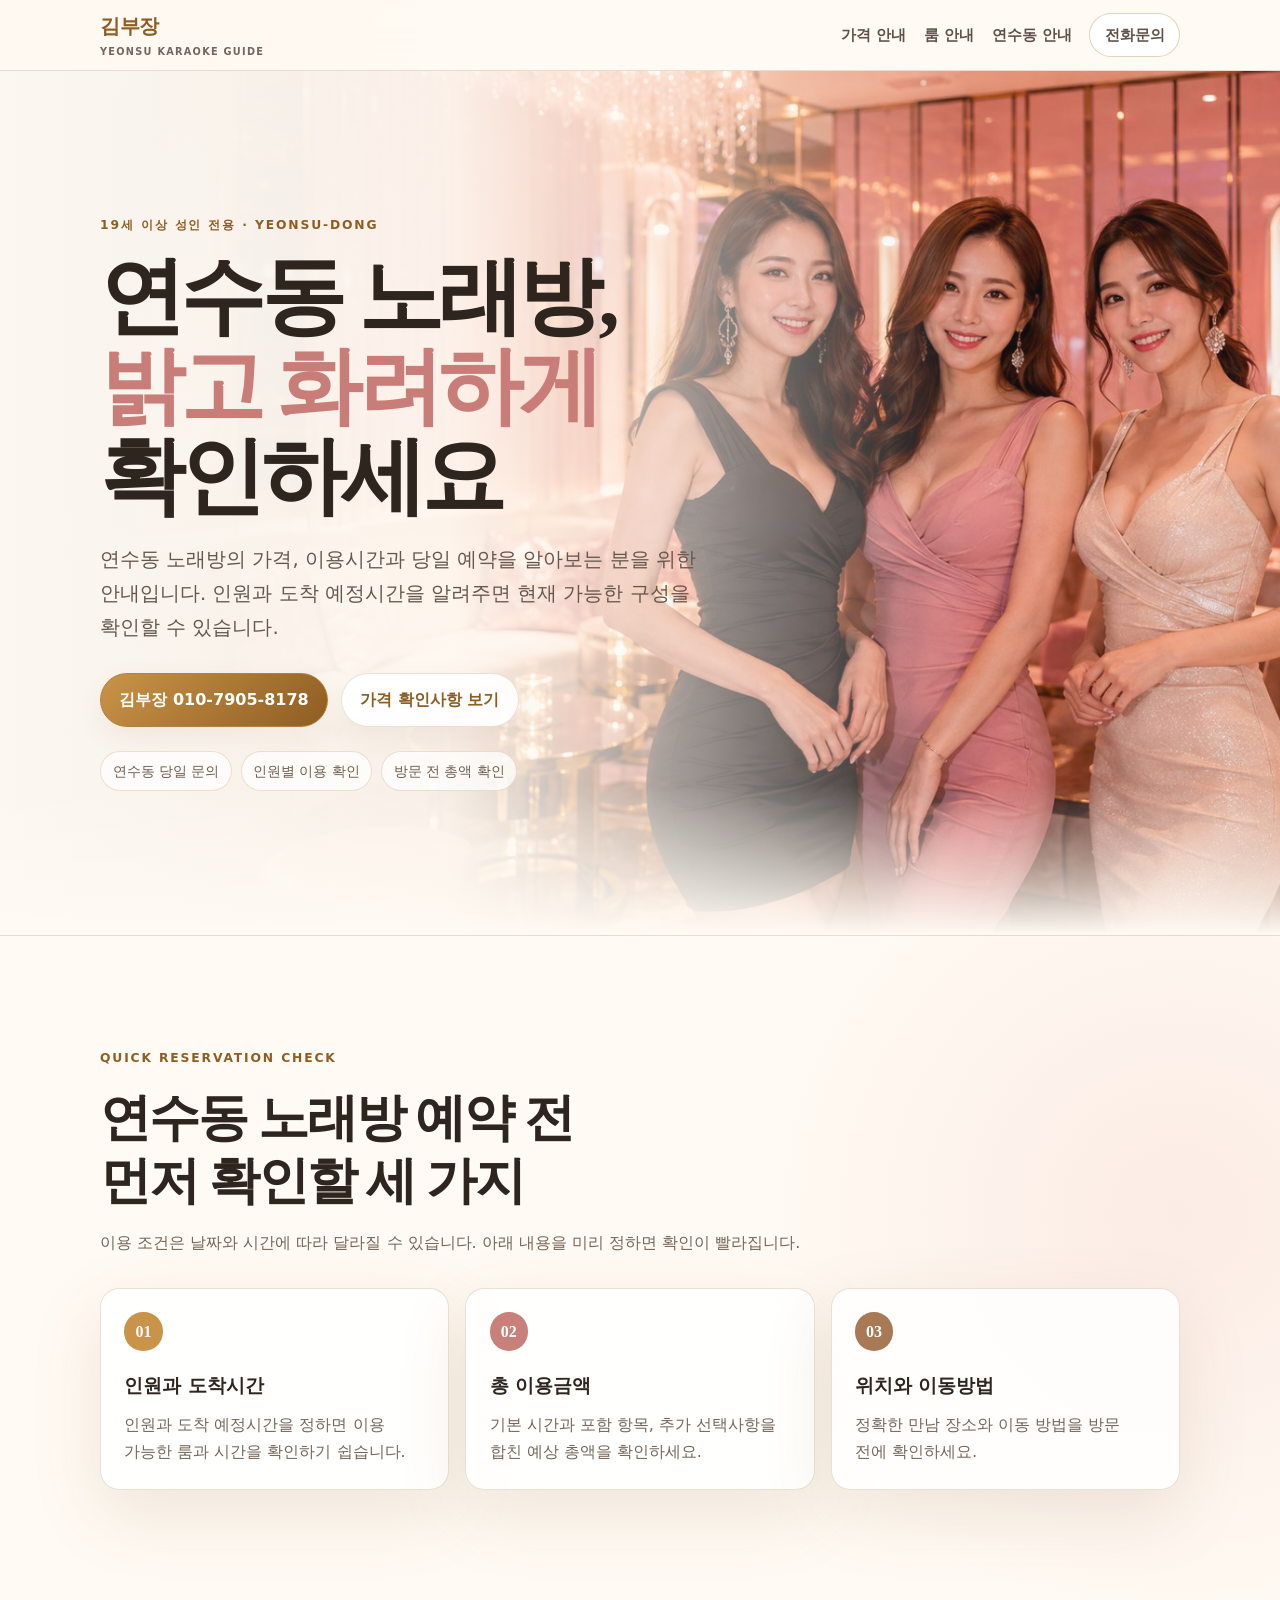
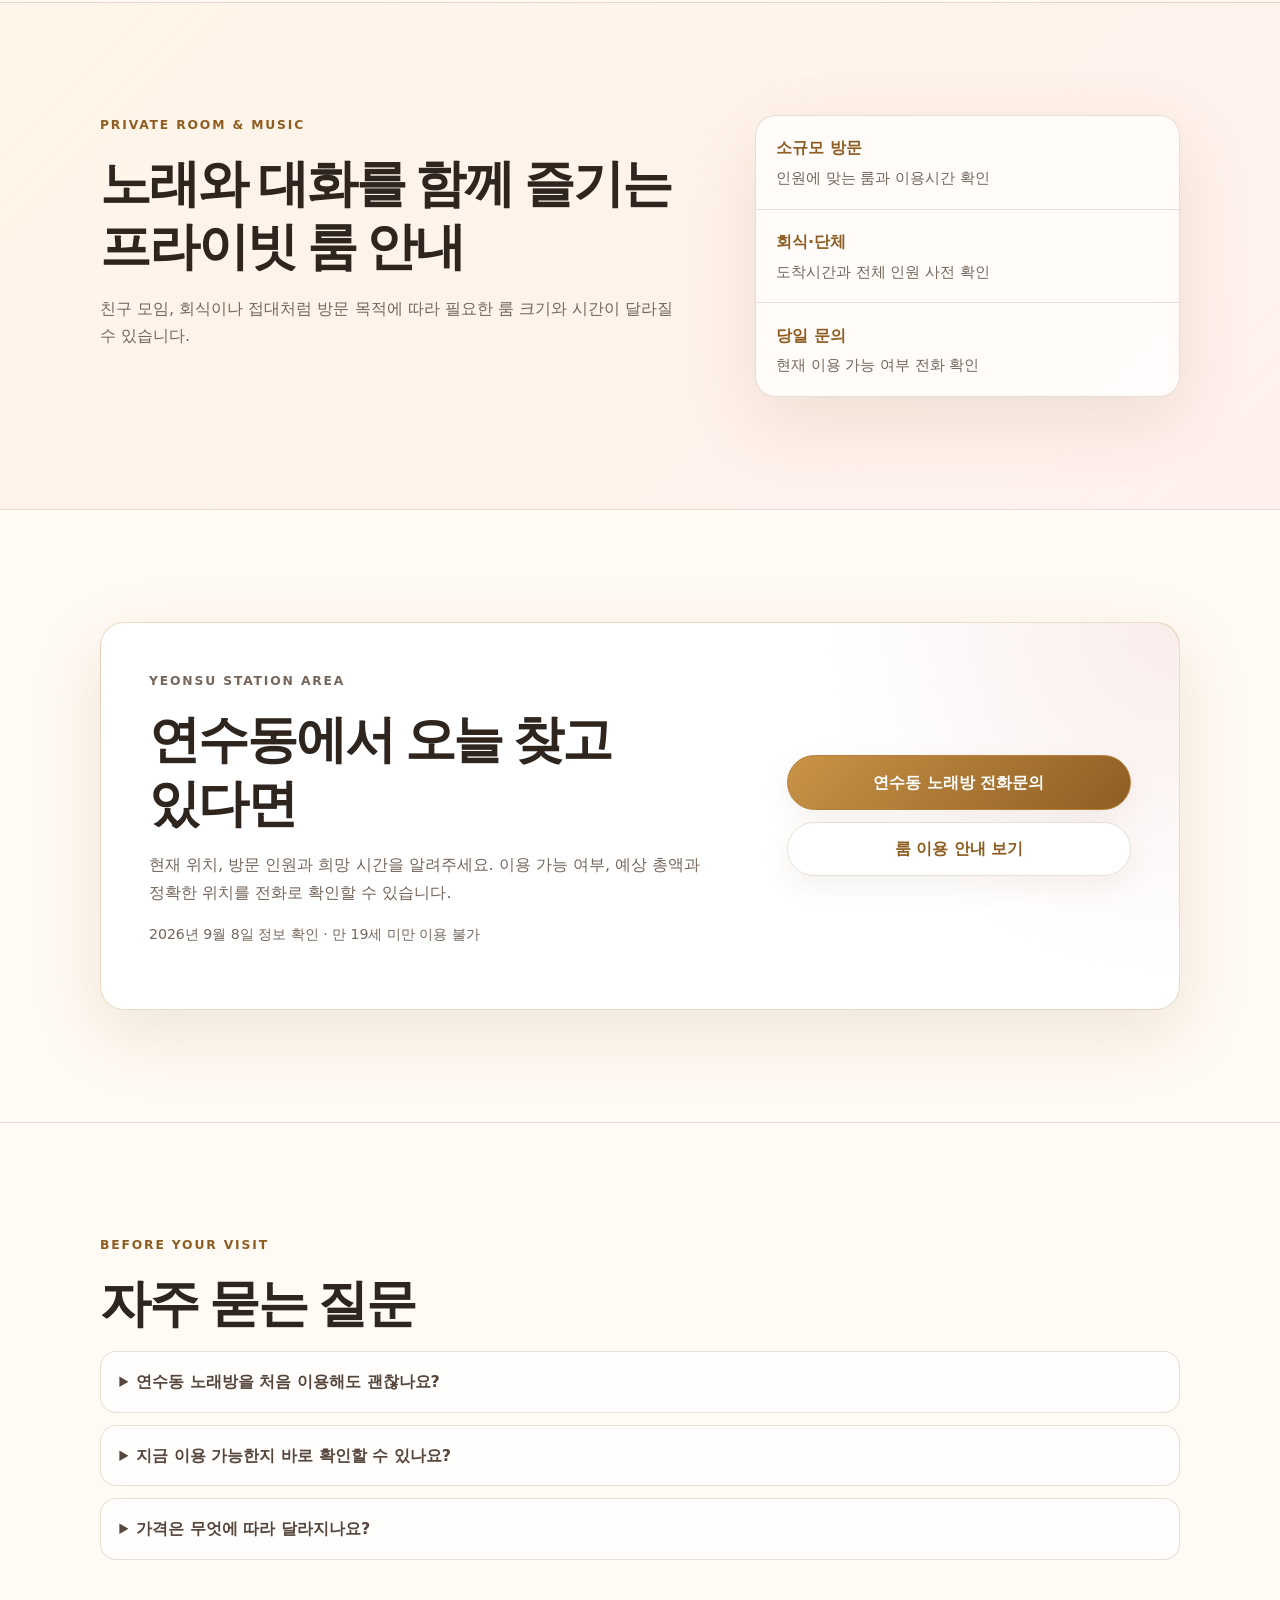
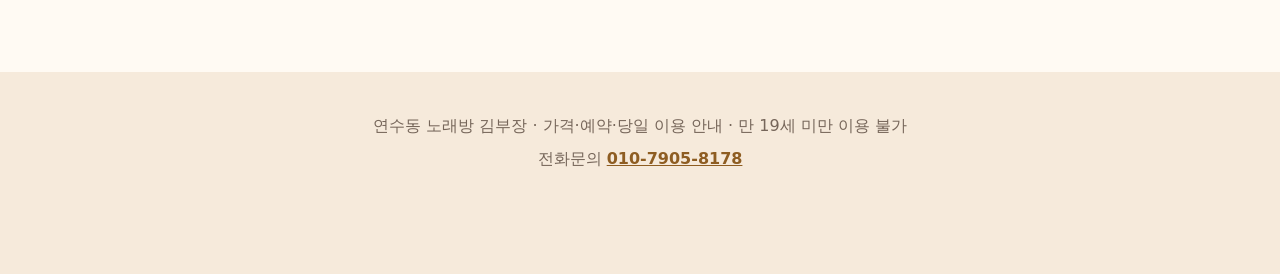
==== commit 3e85c0da: "Differentiate legacy site for Yeonsu karaoke" ====
--- a/index.html
+++ b/index.html
@@ -1,181 +1,154 @@
-<!doctype html>
-<html lang="ko">
-<head>
-  <meta charset="utf-8">
-  <meta name="viewport" content="width=device-width, initial-scale=1">
-  <title>연수동 쓰리노 가격·예약 | 김부장 010-7905-8178</title>
-  <meta name="description" content="연수동 쓰리노 가격, 위치, 영업시간과 당일예약 안내. 연수동 쓰리노 전화문의 김부장 010-7905-8178.">
-  <meta name="robots" content="index,follow,max-image-preview:large">
-  <meta name="author" content="김부장">
-  <link rel="canonical" href="https://kimdongkeun-market.github.io/3NOROOM/">
-  <link rel="preload" as="image" href="https://kimnight.kr/assets/yeonsu-premium-hostess.webp" type="image/webp" fetchpriority="high">
-  <link rel="stylesheet" href="styles.css">
-  <meta property="og:type" content="website">
-  <meta property="og:locale" content="ko_KR">
-  <meta property="og:site_name" content="연수동 쓰리노 김부장">
-  <meta property="og:title" content="연수동 쓰리노 가격·예약 | 김부장 010-7905-8178">
-  <meta property="og:description" content="연수동 쓰리노 가격과 당일 이용 여부를 김부장에게 바로 문의하세요.">
-  <meta property="og:url" content="https://kimdongkeun-market.github.io/3NOROOM/">
-  <meta property="og:image" content="https://kimdongkeun-market.github.io/3NOROOM/images/hero.png">
-  <meta property="og:image:alt" content="김부장 인천 유흥 안내 010-7905-8178">
-  <meta name="twitter:card" content="summary_large_image">
-  <meta name="twitter:image" content="https://kimdongkeun-market.github.io/3NOROOM/images/hero.png">
-  <meta name="theme-color" content="#09090b">
-  <meta name="google-site-verification" content="G9KqFo4LnvT1bnJQtGgTdbPWQaJiJZDbtWMr8KVzK2g">
-  <meta name="google-site-verification" content="LKcqN9e2HhXB7kCjf-3joTZ8lcelkrhxBb7dBUMB67U">
-  <script type="application/ld+json">
-  {
-    "@context": "https://schema.org",
-    "@type": "WebSite",
-    "name": "연수동 쓰리노 김부장",
-    "alternateName": ["연수동 쓰리노", "연수동 쓰리노 김부장", "연수동 노래방 쓰리노"],
-    "url": "https://kimdongkeun-market.github.io/3NOROOM/",
-    "inLanguage": "ko-KR"
-  }
-  </script>
-  <script type="application/ld+json">
-  {
-    "@context": "https://schema.org",
-    "@type": "Person",
-    "name": "김부장",
-    "url": "https://kimdongkeun-market.github.io/3NOROOM/",
-    "telephone": "+82-10-7905-8178",
-    "areaServed": "인천광역시 연수구 연수동"
-  }
-  </script>
-  <script type="application/ld+json">
-  {
-    "@context": "https://schema.org",
-    "@type": "NightClub",
-    "name": "연수동 쓰리노 노래클럽",
-    "url": "https://kimdongkeun-market.github.io/3NOROOM/",
-    "telephone": "+82-10-7905-8178",
-    "priceRange": "₩₩₩",
-    "address": {"@type":"PostalAddress","streetAddress":"용담로 87 티파니빌딩","addressLocality":"연수구","addressRegion":"인천광역시","addressCountry":"KR"},
-    "openingHoursSpecification": [{"@type":"OpeningHoursSpecification","dayOfWeek":["Monday","Tuesday","Wednesday","Thursday","Friday","Saturday","Sunday"],"opens":"18:00","closes":"06:00"}]
-  }
-  </script>
-  <script type="application/ld+json">
-  {
-    "@context": "https://schema.org",
-    "@type": "FAQPage",
-    "mainEntity": [
-      {
-        "@type": "Question",
-        "name": "연수동 쓰리노 예약은 어떻게 하나요?",
-        "acceptedAnswer": {"@type": "Answer", "text": "방문 인원과 희망 시간을 정한 뒤 김부장 010-7905-8178로 문의하면 이용 가능 여부와 구성을 안내받을 수 있습니다."}
-      },
-      {
-        "@type": "Question",
-        "name": "처음 방문할 때 무엇을 확인해야 하나요?",
-        "acceptedAnswer": {"@type": "Answer", "text": "총 이용금액, 기본 이용시간, 포함 항목, 추가 비용 가능 여부, 위치와 귀가 방법을 예약 전에 확인하는 것이 좋습니다."}
-      },
-      {
-        "@type": "Question",
-        "name": "혼자 문의해도 되나요?",
-        "acceptedAnswer": {"@type": "Answer", "text": "네. 인원과 방문 목적을 알려주면 가능한 시간과 이용 방법을 안내받을 수 있습니다."}
-      }
-    ]
-  }
-  </script>
-</head>
-<body>
-  <a class="skip-link" href="#content">본문으로 이동</a>
-  <header class="site-header">
-    <nav class="nav" aria-label="주요 메뉴">
-      <a class="brand" href="./">김부장<small>INCHEON NIGHT GUIDE</small></a>
-      <div class="nav-links">
-        <a href="incheon-3no.html">쓰리노 안내</a>
-        <a href="areas.html">지역 안내</a>
-        <a href="price-guide.html">가격 확인</a>
-        <a class="nav-call" href="tel:01079058178">전화문의</a>
-      </div>
-    </nav>
-  </header>
-
-  <main id="content">
-    <section class="hero hero-home">
-      <div>
-        <p class="eyebrow">19세 이상 성인 전용 정보</p>
-        <h1>연수동 쓰리노,<br><span>김부장에게</span> 전화하세요</h1>
-        <p class="lead">연수동 쓰리노를 찾는 분을 위한 가격·위치·영업시간·당일예약 안내입니다. 방문 인원과 희망 시간을 말하면 김부장에게 바로 확인할 수 있습니다.</p>
-        <div class="actions">
-          <a class="button primary" href="tel:01079058178">김부장 010-7905-8178</a>
-          <a class="button" href="incheon-3no.html">연수동 쓰리노 알아보기</a>
-        </div>
-      </div>
-    </section>
-
-
-    <section class="section">
-      <div class="section-inner">
-        <p class="eyebrow">YEONSU-DONG 3NO</p>
-        <h2>연수동 쓰리노 전화 전 확인</h2>
-        <p class="section-intro">오늘 방문하려면 가격, 인원, 도착시간과 현재 이용 가능 여부를 확인하세요.</p>
-        <div class="grid">
-          <a class="card card-link" href="incheon-3no.html"><h3>연수동 쓰리노</h3><p>이용 방식과 당일예약 전에 확인할 내용을 정리했습니다.</p></a>
-          <a class="card card-link" href="price-guide.html"><h3>공개 가격</h3><p>1인 23만 원, 2인 이상 1인 17만 원 기준과 총액 확인 방법입니다.</p></a>
-          <a class="card card-link" href="tel:01079058178"><h3>바로 전화</h3><p>김부장 010-7905-8178로 현재 이용 가능 여부를 확인하세요.</p></a>
-        </div>
-      </div>
-    </section>
-
-    <section class="section focus-section">
-      <div class="section-inner focus-panel">
-        <div>
-          <p class="eyebrow">TODAY RESERVATION</p>
-          <h2>연수동 쓰리노를<br>오늘 찾고 있다면</h2>
-          <p>현재 위치, 방문 인원과 도착 예정시간을 알려주세요. 연수동 쓰리노 당일 이용 여부와 최종 가격, 정확한 위치를 전화로 확인할 수 있습니다.</p>
-          <p class="updated"><time datetime="2026-09-08">2026년 9월 8일 정보 확인</time> · 김부장 전화 010-7905-8178</p>
-        </div>
-        <div class="focus-actions">
-          <a class="button primary" href="tel:01079058178">연수동 쓰리노 전화문의</a>
-          <a class="button" href="https://kimnight.kr/incheon-3no">가격·예약 상세 보기</a>
-        </div>
-      </div>
-    </section>
-
-    <section class="section">
-      <div class="section-inner">
-        <p class="eyebrow">YEONSU-DONG LOCATION</p>
-        <h2>연수동 방문 정보</h2>
-        <p class="section-intro">인천광역시 연수구 용담로 87 티파니빌딩 · 오후 6시부터 새벽 6시 · 방문 전 당일 이용 여부를 확인하세요.</p>
-        <div class="tag-list" aria-label="인천 주요 지역">
-          <a class="tag" href="yeonsu-songdo.html">연수동·송도</a><a class="tag" href="guwol-ganseok.html">구월동·간석동</a><a class="tag" href="juan-dongam.html">주안·동암</a><a class="tag" href="bupyeong-gyesan.html">부평·계산동</a><a class="tag" href="cheongna-seogu.html">청라·서구</a>
-        </div>
-        <div class="actions" style="margin-top:1.5rem"><a class="button" href="areas.html">인천 지역별 안내 보기</a></div>
-      </div>
-    </section>
-
-    <section class="section">
-      <div class="section-inner">
-        <p class="eyebrow">BEFORE YOU CALL</p>
-        <h2>예약 전에 세 가지만</h2>
-        <div class="grid">
-          <div class="card"><h3>인원과 시간</h3><p>방문 인원과 희망 시간을 먼저 정하면 가능한 구성을 빠르게 확인할 수 있습니다.</p></div>
-          <div class="card"><h3>총액과 포함 항목</h3><p>기본 금액뿐 아니라 이용시간, 주류·안주, 추가 비용 가능 여부까지 함께 확인하세요.</p></div>
-          <div class="card"><h3>위치와 귀가</h3><p>정확한 위치, 이동 시간, 주차 또는 픽업 가능 여부를 방문 전에 확인하는 것이 좋습니다.</p></div>
-        </div>
-        <p class="notice" style="margin-top:1.5rem">이 사이트는 성인을 위한 유흥 정보와 예약 문의 창구입니다. 실제 이용 조건은 날짜와 현장 상황에 따라 달라질 수 있으므로 예약 시 다시 확인하세요.</p>
-      </div>
-    </section>
-
-    <section class="section faq">
-      <div class="section-inner">
-        <p class="eyebrow">QUICK ANSWERS</p>
-        <h2>자주 묻는 질문</h2>
-        <details><summary>인천 어느 지역을 선택해야 하나요?</summary><p>현재 위치와 이동 가능한 시간을 알려주면 가까운 상권부터 확인할 수 있습니다. 지역을 미리 정하지 않아도 문의 가능합니다.</p></details>
-        <details><summary>처음 방문해도 괜찮나요?</summary><p>처음이라면 총액, 기본 이용시간, 포함 항목과 추가 비용 가능 여부를 먼저 물어보는 것이 좋습니다.</p></details>
-        <details><summary>지금 이용 가능한지 바로 알 수 있나요?</summary><p>당일 상황은 계속 달라질 수 있으므로 방문 인원과 희망 시간을 정해 전화로 확인하는 것이 가장 정확합니다.</p></details>
-      </div>
-    </section>
-  </main>
-
-  <footer class="site-footer">
-    <p>연수동 쓰리노 김부장 · <a href="https://kimnight.kr/incheon-3no">가격·예약 상세 안내</a> · 만 19세 미만 이용 불가</p>
-    <p>문의 <a href="tel:01079058178">010-7905-8178</a></p>
-  </footer>
-  <a class="mobile-call" href="tel:01079058178" aria-label="김부장에게 전화하기">연수동 쓰리노 · 010-7905-8178</a>
-  <script src="phone-tracking.js" defer></script>
-</body>
-</html>
+<!doctype html>
+<html lang="ko">
+<head>
+  <meta charset="utf-8">
+  <meta name="viewport" content="width=device-width, initial-scale=1">
+  <title>연수동 노래방 가격·예약 안내 | 김부장 010-7905-8178</title>
+  <meta name="description" content="연수동 노래방 가격, 이용시간, 인원별 예약과 당일 이용 안내. 연수역 인근 노래방 문의는 김부장 010-7905-8178.">
+  <meta name="robots" content="index,follow,max-image-preview:large">
+  <link rel="canonical" href="https://kimdongkeun-market.github.io/3NOROOM/">
+  <link rel="preload" as="image" href="images/hero-bright-karaoke.jpg" type="image/jpeg" fetchpriority="high">
+  <link rel="stylesheet" href="styles.css">
+  <meta property="og:type" content="website">
+  <meta property="og:locale" content="ko_KR">
+  <meta property="og:site_name" content="연수동 노래방 김부장">
+  <meta property="og:title" content="연수동 노래방 가격·예약 안내 | 김부장">
+  <meta property="og:description" content="연수동 노래방 가격, 이용시간과 당일 예약 전 확인사항을 안내합니다.">
+  <meta property="og:url" content="https://kimdongkeun-market.github.io/3NOROOM/">
+  <meta property="og:image" content="https://kimdongkeun-market.github.io/3NOROOM/images/hero-bright-karaoke.jpg">
+  <meta property="og:image:alt" content="밝은 핑크와 골드 톤의 연수동 노래방 안내 이미지">
+  <meta name="twitter:card" content="summary_large_image">
+  <meta name="twitter:title" content="연수동 노래방 가격·예약 안내 | 김부장">
+  <meta name="twitter:description" content="연수동 노래방 가격과 당일 예약 정보를 확인하세요.">
+  <meta name="twitter:image" content="https://kimdongkeun-market.github.io/3NOROOM/images/hero-bright-karaoke.jpg">
+  <meta name="theme-color" content="#fff8ee">
+  <meta name="google-site-verification" content="G9KqFo4LnvT1bnJQtGgTdbPWQaJiJZDbtWMr8KVzK2g">
+  <meta name="google-site-verification" content="LKcqN9e2HhXB7kCjf-3joTZ8lcelkrhxBb7dBUMB67U">
+  <script type="application/ld+json">
+  {
+    "@context": "https://schema.org",
+    "@graph": [
+      {
+        "@type": "WebSite",
+        "@id": "https://kimdongkeun-market.github.io/3NOROOM/#website",
+        "name": "연수동 노래방 김부장",
+        "alternateName": ["연수동 노래방", "연수동 노래클럽 안내"],
+        "url": "https://kimdongkeun-market.github.io/3NOROOM/",
+        "inLanguage": "ko-KR"
+      },
+      {
+        "@type": "WebPage",
+        "@id": "https://kimdongkeun-market.github.io/3NOROOM/#webpage",
+        "url": "https://kimdongkeun-market.github.io/3NOROOM/",
+        "name": "연수동 노래방 가격·예약 안내",
+        "description": "연수동 노래방 가격, 이용시간과 당일 예약 전 확인사항을 정리한 안내 페이지입니다.",
+        "isPartOf": {"@id": "https://kimdongkeun-market.github.io/3NOROOM/#website"},
+        "primaryImageOfPage": {"@id": "https://kimdongkeun-market.github.io/3NOROOM/#hero"},
+        "dateModified": "2026-09-08",
+        "inLanguage": "ko-KR"
+      },
+      {
+        "@type": "ImageObject",
+        "@id": "https://kimdongkeun-market.github.io/3NOROOM/#hero",
+        "url": "https://kimdongkeun-market.github.io/3NOROOM/images/hero-bright-karaoke.jpg",
+        "caption": "연수동 노래방 예약 안내 대표 이미지"
+      },
+      {
+        "@type": "Person",
+        "name": "김부장",
+        "telephone": "+82-10-7905-8178",
+        "areaServed": "인천광역시 연수구 연수동"
+      }
+    ]
+  }
+  </script>
+</head>
+<body>
+  <a class="skip-link" href="#content">본문으로 이동</a>
+  <header class="site-header">
+    <nav class="nav" aria-label="주요 메뉴">
+      <a class="brand" href="./">김부장<small>YEONSU KARAOKE GUIDE</small></a>
+      <div class="nav-links">
+        <a href="price-guide.html">가격 안내</a>
+        <a href="room.html">룸 안내</a>
+        <a href="yeonsu-songdo.html">연수동 안내</a>
+        <a class="nav-call" href="tel:01079058178">전화문의</a>
+      </div>
+    </nav>
+  </header>
+  <main id="content">
+    <section class="hero hero-home">
+      <figure class="hero-visual">
+        <img src="images/hero-bright-karaoke.jpg" alt="밝은 핑크와 골드 조명의 연수동 프라이빗 노래방 라운지" width="1820" height="868" fetchpriority="high">
+      </figure>
+      <div class="hero-copy">
+        <p class="eyebrow">19세 이상 성인 전용 · YEONSU-DONG</p>
+        <h1>연수동 노래방,<br><span>밝고 화려하게</span> 확인하세요</h1>
+        <p class="lead">연수동 노래방의 가격, 이용시간과 당일 예약을 알아보는 분을 위한 안내입니다. 인원과 도착 예정시간을 알려주면 현재 가능한 구성을 확인할 수 있습니다.</p>
+        <div class="actions">
+          <a class="button primary" href="tel:01079058178">김부장 010-7905-8178</a>
+          <a class="button light" href="price-guide.html">가격 확인사항 보기</a>
+        </div>
+        <ul class="hero-points">
+          <li>연수동 당일 문의</li><li>인원별 이용 확인</li><li>방문 전 총액 확인</li>
+        </ul>
+      </div>
+    </section>
+    <section class="section">
+      <div class="section-inner">
+        <p class="eyebrow">QUICK RESERVATION CHECK</p>
+        <h2>연수동 노래방 예약 전<br>먼저 확인할 세 가지</h2>
+        <p class="section-intro">이용 조건은 날짜와 시간에 따라 달라질 수 있습니다. 아래 내용을 미리 정하면 확인이 빨라집니다.</p>
+        <div class="grid">
+          <article class="card numbered"><span>01</span><h3>인원과 도착시간</h3><p>인원과 도착 예정시간을 정하면 이용 가능한 룸과 시간을 확인하기 쉽습니다.</p></article>
+          <article class="card numbered"><span>02</span><h3>총 이용금액</h3><p>기본 시간과 포함 항목, 추가 선택사항을 합친 예상 총액을 확인하세요.</p></article>
+          <article class="card numbered"><span>03</span><h3>위치와 이동방법</h3><p>정확한 만남 장소와 이동 방법을 방문 전에 확인하세요.</p></article>
+        </div>
+      </div>
+    </section>
+    <section class="section soft-section">
+      <div class="section-inner split-panel">
+        <div>
+          <p class="eyebrow">PRIVATE ROOM &amp; MUSIC</p>
+          <h2>노래와 대화를 함께 즐기는<br>프라이빗 룸 안내</h2>
+          <p>친구 모임, 회식이나 접대처럼 방문 목적에 따라 필요한 룸 크기와 시간이 달라질 수 있습니다.</p>
+        </div>
+        <div class="check-list">
+          <p><strong>소규모 방문</strong><span>인원에 맞는 룸과 이용시간 확인</span></p>
+          <p><strong>회식·단체</strong><span>도착시간과 전체 인원 사전 확인</span></p>
+          <p><strong>당일 문의</strong><span>현재 이용 가능 여부 전화 확인</span></p>
+        </div>
+      </div>
+    </section>
+    <section class="section">
+      <div class="section-inner focus-panel">
+        <div>
+          <p class="eyebrow">YEONSU STATION AREA</p>
+          <h2>연수동에서 오늘 찾고 있다면</h2>
+          <p>현재 위치, 방문 인원과 희망 시간을 알려주세요. 이용 가능 여부, 예상 총액과 정확한 위치를 전화로 확인할 수 있습니다.</p>
+          <p class="updated"><time datetime="2026-09-08">2026년 9월 8일 정보 확인</time> · 만 19세 미만 이용 불가</p>
+        </div>
+        <div class="focus-actions">
+          <a class="button primary" href="tel:01079058178">연수동 노래방 전화문의</a>
+          <a class="button light" href="room.html">룸 이용 안내 보기</a>
+        </div>
+      </div>
+    </section>
+    <section class="section faq">
+      <div class="section-inner">
+        <p class="eyebrow">BEFORE YOUR VISIT</p>
+        <h2>자주 묻는 질문</h2>
+        <details><summary>연수동 노래방을 처음 이용해도 괜찮나요?</summary><p>처음이라면 인원과 목적을 말하고 기본 시간, 포함 항목과 총액을 확인하세요.</p></details>
+        <details><summary>지금 이용 가능한지 바로 확인할 수 있나요?</summary><p>당일 상황은 달라질 수 있으므로 방문 인원과 희망 시간을 정해 전화로 확인하는 것이 정확합니다.</p></details>
+        <details><summary>가격은 무엇에 따라 달라지나요?</summary><p>인원, 이용시간, 포함 항목과 추가 선택사항에 따라 달라질 수 있습니다.</p></details>
+      </div>
+    </section>
+  </main>
+  <footer class="site-footer">
+    <p>연수동 노래방 김부장 · 가격·예약·당일 이용 안내 · 만 19세 미만 이용 불가</p>
+    <p>전화문의 <a href="tel:01079058178">010-7905-8178</a></p>
+  </footer>
+  <a class="mobile-call" href="tel:01079058178" aria-label="김부장에게 전화하기">연수동 노래방 · 010-7905-8178</a>
+  <script src="phone-tracking.js" defer></script>
+</body>
+</html>
--- a/styles.css
+++ b/styles.css
@@ -1,12 +1,15 @@
 :root {
-  --bg: #09090b;
-  --panel: #121217;
-  --panel-soft: #18181f;
-  --line: rgba(255, 255, 255, 0.1);
-  --gold: #e8c66a;
-  --gold-bright: #ffe39a;
-  --text: #f7f3e9;
-  --muted: #b7b3aa;
+  --bg: #fffaf3;
+  --paper: #fffefb;
+  --panel: #fff5e8;
+  --rose-panel: #fff0ed;
+  --line: rgba(126, 91, 47, .18);
+  --gold: #b68138;
+  --gold-deep: #8e5d22;
+  --rose: #c97d78;
+  --text: #2e251f;
+  --muted: #74665b;
+  --shadow: 0 24px 70px rgba(130, 92, 45, .13);
   --max: 1080px;
 }
 * { box-sizing: border-box; }
@@ -15,73 +18,89 @@
   margin: 0;
   color: var(--text);
   background:
-    radial-gradient(circle at 15% -10%, rgba(210, 165, 56, 0.18), transparent 34rem),
-    radial-gradient(circle at 90% 20%, rgba(93, 64, 25, 0.12), transparent 28rem),
+    radial-gradient(circle at 8% 0%, rgba(245, 208, 164, .25), transparent 30rem),
+    radial-gradient(circle at 92% 35%, rgba(235, 171, 166, .18), transparent 26rem),
     var(--bg);
   font-family: "Pretendard", "Noto Sans KR", system-ui, -apple-system, BlinkMacSystemFont, "Segoe UI", sans-serif;
-  line-height: 1.65;
+  line-height: 1.72;
   word-break: keep-all;
 }
 a { color: inherit; }
 .skip-link { position: absolute; left: -9999px; top: 0; }
-.skip-link:focus { left: 1rem; top: 1rem; z-index: 100; padding: .75rem 1rem; color: #111; background: var(--gold-bright); border-radius: .5rem; }
-.site-header { position: sticky; top: 0; z-index: 20; border-bottom: 1px solid var(--line); background: rgba(9, 9, 11, .88); backdrop-filter: blur(16px); }
-.nav { width: min(calc(100% - 2rem), var(--max)); min-height: 68px; margin: 0 auto; display: flex; align-items: center; justify-content: space-between; gap: 1rem; }
-.brand { color: var(--gold-bright); font-weight: 800; letter-spacing: -.02em; text-decoration: none; white-space: nowrap; }
-.brand small { display: block; color: var(--muted); font-size: .68rem; font-weight: 500; letter-spacing: .08em; }
+.skip-link:focus { left: 1rem; top: 1rem; z-index: 100; padding: .75rem 1rem; color: #fff; background: var(--gold-deep); border-radius: .5rem; }
+.site-header { position: sticky; top: 0; z-index: 20; border-bottom: 1px solid var(--line); background: rgba(255, 250, 243, .9); backdrop-filter: blur(18px); }
+.nav { width: min(calc(100% - 2rem), var(--max)); min-height: 70px; margin: 0 auto; display: flex; align-items: center; justify-content: space-between; gap: 1rem; }
+.brand { color: var(--gold-deep); font-family: Georgia, "Times New Roman", serif; font-size: 1.28rem; font-weight: 800; letter-spacing: -.02em; text-decoration: none; white-space: nowrap; }
+.brand small { display: block; color: var(--muted); font-family: system-ui, sans-serif; font-size: .61rem; font-weight: 700; letter-spacing: .13em; }
 .nav-links { display: flex; align-items: center; gap: 1.1rem; font-size: .92rem; }
-.nav-links a { color: #d9d5cb; text-decoration: none; }
-.nav-links a:hover, .nav-links a:focus-visible { color: var(--gold-bright); }
-.hero { width: min(calc(100% - 2rem), var(--max)); margin: 0 auto; padding: clamp(5.5rem, 13vw, 9.5rem) 0 clamp(4rem, 10vw, 7rem); display: grid; grid-template-columns: minmax(0, 1.4fr) minmax(260px, .6fr); align-items: center; gap: clamp(2rem, 7vw, 5rem); }
-.hero-home { position: relative; isolation: isolate; width: 100%; max-width: none; min-height: min(820px, 90vh); padding-right: max(1rem, calc((100% - var(--max)) / 2)); padding-left: max(1rem, calc((100% - var(--max)) / 2)); grid-template-columns: minmax(0, 620px); overflow: hidden; background-color: #09090b; background-image: linear-gradient(90deg, rgba(9,9,11,.99) 0%, rgba(9,9,11,.93) 32%, rgba(9,9,11,.48) 55%, rgba(9,9,11,.06) 78%), radial-gradient(circle at 82% 38%, rgba(193,62,46,.25), transparent 34rem), url("https://kimnight.kr/assets/yeonsu-premium-hostess.webp"); background-position: center, center, 84% 34%; background-size: cover, cover, auto 116%; background-repeat: no-repeat; box-shadow: inset 0 -90px 100px rgba(9,9,11,.72); }
-.hero-home > div { position: relative; z-index: 1; }
-.eyebrow { margin: 0 0 1rem; color: var(--gold); font-size: .78rem; font-weight: 800; letter-spacing: .15em; }
+.nav-links a { color: #5f5146; font-weight: 650; text-decoration: none; }
+.nav-links a:hover, .nav-links a:focus-visible { color: var(--rose); }
+.nav-call { padding: .55rem .9rem; border: 1px solid rgba(182,129,56,.35); border-radius: 999px; background: #fff; }
+.hero { width: min(calc(100% - 2rem), var(--max)); margin: 0 auto; padding: clamp(5rem, 12vw, 9rem) 0; }
+.hero-home { position: relative; isolation: isolate; width: 100%; max-width: none; min-height: min(820px, 90vh); padding-right: max(1rem, calc((100% - var(--max)) / 2)); padding-left: max(1rem, calc((100% - var(--max)) / 2)); display: grid; grid-template-columns: minmax(0, 610px); align-items: center; overflow: hidden; background: #fff8ee; }
+.hero-home::before { content: ""; position: absolute; inset: 0; z-index: -1; background: linear-gradient(90deg, rgba(255,250,243,.99) 0%, rgba(255,250,243,.94) 35%, rgba(255,250,243,.55) 55%, rgba(255,250,243,.05) 76%); }
+.hero-home::after { content: ""; position: absolute; inset: auto 0 0; z-index: -1; height: 150px; background: linear-gradient(transparent, var(--bg)); pointer-events: none; }
+.hero-visual { position: absolute; inset: 0; z-index: -2; margin: 0; }
+.hero-visual img { width: 100%; height: 100%; display: block; object-fit: cover; object-position: 72% center; }
+.hero-copy { position: relative; z-index: 1; }
+.eyebrow { margin: 0 0 1rem; color: var(--gold-deep); font-size: .77rem; font-weight: 850; letter-spacing: .15em; }
 h1, h2, h3, p { margin-top: 0; }
-h1 { margin-bottom: 1.3rem; font-size: clamp(2.5rem, 7.5vw, 5.7rem); line-height: 1.05; letter-spacing: -.055em; }
-h1 span { color: var(--gold-bright); }
-h2 { margin-bottom: 1rem; font-size: clamp(1.8rem, 4vw, 3rem); line-height: 1.2; letter-spacing: -.04em; }
-h3 { margin-bottom: .55rem; font-size: 1.18rem; }
-.lead { max-width: 720px; margin-bottom: 1.8rem; color: #d4d0c7; font-size: clamp(1.05rem, 2vw, 1.26rem); }
+h1 { margin-bottom: 1.35rem; font-family: Georgia, "Noto Serif KR", serif; font-size: clamp(2.45rem, 7vw, 5.3rem); font-weight: 700; line-height: 1.06; letter-spacing: -.055em; }
+h1 span { color: var(--rose); }
+h2 { margin-bottom: 1rem; font-family: Georgia, "Noto Serif KR", serif; font-size: clamp(1.9rem, 4.2vw, 3.2rem); line-height: 1.24; letter-spacing: -.04em; }
+h3 { margin-bottom: .55rem; font-size: 1.16rem; }
+.lead { max-width: 660px; margin-bottom: 1.8rem; color: #65574d; font-size: clamp(1.03rem, 2vw, 1.22rem); }
 .actions { display: flex; flex-wrap: wrap; gap: .8rem; }
-.button { display: inline-flex; min-height: 48px; align-items: center; justify-content: center; padding: .75rem 1.1rem; border: 1px solid var(--line); border-radius: 999px; color: var(--text); background: var(--panel-soft); font-weight: 750; text-decoration: none; }
-.button.primary { color: #17130a; border-color: var(--gold); background: linear-gradient(135deg, var(--gold-bright), var(--gold)); }
-.hero-card { position: relative; overflow: hidden; min-height: 330px; padding: 1.5rem; display: flex; flex-direction: column; justify-content: flex-end; border: 1px solid rgba(232, 198, 106, .34); border-radius: 1.6rem; background: linear-gradient(150deg, transparent 0 52%, rgba(232, 198, 106, .08) 52% 53%, transparent 53%), radial-gradient(circle at 75% 18%, rgba(255, 227, 154, .25), transparent 8rem), linear-gradient(145deg, #242018, #111116 60%); box-shadow: 0 30px 80px rgba(0, 0, 0, .38); }
-.hero-card::before { content: "K"; position: absolute; top: -2.8rem; right: .8rem; color: rgba(255, 227, 154, .07); font-family: Georgia, serif; font-size: 15rem; line-height: 1; }
-.hero-card strong { position: relative; color: var(--gold-bright); font-family: Georgia, serif; font-size: 2.3rem; letter-spacing: -.04em; }
-.hero-card p { position: relative; margin: .35rem 0 0; color: var(--muted); }
+.button { display: inline-flex; min-height: 50px; align-items: center; justify-content: center; padding: .78rem 1.15rem; border: 1px solid var(--line); border-radius: 999px; color: var(--text); background: rgba(255,255,255,.86); font-weight: 780; text-decoration: none; box-shadow: 0 10px 28px rgba(130,92,45,.08); }
+.button.primary { color: #fff; border-color: var(--gold); background: linear-gradient(135deg, #c99448, var(--gold-deep)); }
+.button.light { color: var(--gold-deep); background: rgba(255,255,255,.92); }
+.hero-points { margin: 1.5rem 0 0; padding: 0; display: flex; flex-wrap: wrap; gap: .55rem; list-style: none; }
+.hero-points li { padding: .45rem .72rem; border: 1px solid rgba(182,129,56,.24); border-radius: 999px; color: #6f5d4d; background: rgba(255,255,255,.72); font-size: .86rem; }
 .section { padding: clamp(4rem, 9vw, 7rem) 1rem; border-top: 1px solid var(--line); }
 .section-inner { width: min(100%, var(--max)); margin: 0 auto; }
 .section-intro { max-width: 760px; margin-bottom: 2rem; color: var(--muted); }
+.soft-section { background: linear-gradient(135deg, var(--panel), var(--rose-panel)); }
 .grid { display: grid; grid-template-columns: repeat(3, minmax(0, 1fr)); gap: 1rem; }
 .grid.two { grid-template-columns: repeat(2, minmax(0, 1fr)); }
-.card { min-height: 100%; padding: 1.4rem; border: 1px solid var(--line); border-radius: 1.1rem; background: linear-gradient(160deg, rgba(255,255,255,.045), rgba(255,255,255,.015)); }
+.card { min-height: 100%; padding: 1.45rem; border: 1px solid var(--line); border-radius: 1.2rem; background: rgba(255,255,255,.84); box-shadow: var(--shadow); }
 .card p { margin-bottom: 0; color: var(--muted); }
-.card-link { display: block; text-decoration: none; }
-.card-link:hover, .card-link:focus-visible { border-color: rgba(232, 198, 106, .55); transform: translateY(-2px); }
+.card-link { display: block; text-decoration: none; transition: transform .2s ease, border-color .2s ease; }
+.card-link:hover, .card-link:focus-visible { border-color: rgba(201,125,120,.55); transform: translateY(-3px); }
+.numbered > span { display: inline-flex; width: 2.4rem; height: 2.4rem; margin-bottom: 1.2rem; align-items: center; justify-content: center; border-radius: 50%; color: #fff; font-family: Georgia, serif; font-weight: 800; }
+.numbered:nth-child(1) > span { background: #c99349; }
+.numbered:nth-child(2) > span { background: #c9807a; }
+.numbered:nth-child(3) > span { background: #a87955; }
+.split-panel { display: grid; grid-template-columns: minmax(0, 1.15fr) minmax(280px, .85fr); align-items: start; gap: clamp(2rem, 7vw, 5rem); }
+.split-panel > div:first-child p:last-child { color: var(--muted); }
+.check-list { overflow: hidden; border: 1px solid var(--line); border-radius: 1.3rem; background: rgba(255,255,255,.74); box-shadow: var(--shadow); }
+.check-list p { margin: 0; padding: 1.15rem 1.25rem; display: grid; gap: .2rem; border-bottom: 1px solid var(--line); }
+.check-list p:last-child { border-bottom: 0; }
+.check-list strong { color: var(--gold-deep); }
+.check-list span { color: var(--muted); font-size: .92rem; }
 .tag-list { display: flex; flex-wrap: wrap; gap: .6rem; }
-.tag { display: inline-flex; padding: .6rem .85rem; border: 1px solid var(--line); border-radius: 999px; color: #d9d5cb; background: rgba(255,255,255,.025); text-decoration: none; }
-.tag:hover, .tag:focus-visible { color: var(--gold-bright); border-color: rgba(232, 198, 106, .55); }
-.notice { padding: 1.2rem 1.3rem; border-left: 3px solid var(--gold); color: #d8d3c8; background: rgba(232, 198, 106, .07); }
-.callout { margin: 2rem 0; padding: 1.4rem; border: 1px solid rgba(232, 198, 106, .4); border-radius: 1.1rem; background: rgba(232, 198, 106, .07); }
-.callout h2 { margin-top: 0; }
-.callout p { color: #d8d3c8; }
-.focus-section { background: rgba(232, 198, 106, .035); }
-.focus-panel { display: grid; grid-template-columns: minmax(0, 1.3fr) minmax(220px, .7fr); align-items: center; gap: clamp(1.5rem, 5vw, 4rem); padding: clamp(1.5rem, 5vw, 3rem); border: 1px solid rgba(232, 198, 106, .35); border-radius: 1.4rem; background: radial-gradient(circle at 90% 0, rgba(232,198,106,.13), transparent 18rem), var(--panel); }
+.tag { display: inline-flex; padding: .6rem .85rem; border: 1px solid var(--line); border-radius: 999px; color: #6f5d4d; background: #fff; text-decoration: none; }
+.notice { padding: 1.2rem 1.3rem; border-left: 3px solid var(--rose); color: #66584f; background: rgba(201,125,120,.08); }
+.callout { margin: 2rem 0; padding: 1.4rem; border: 1px solid rgba(182,129,56,.35); border-radius: 1.1rem; background: rgba(255,255,255,.74); }
+.callout p { color: var(--muted); }
+.focus-section { background: rgba(255,255,255,.35); }
+.focus-panel { display: grid; grid-template-columns: minmax(0, 1.25fr) minmax(230px, .75fr); align-items: center; gap: clamp(1.5rem, 5vw, 4rem); padding: clamp(1.5rem, 5vw, 3rem); border: 1px solid rgba(182,129,56,.28); border-radius: 1.5rem; background: radial-gradient(circle at 100% 0%, rgba(232,178,170,.23), transparent 22rem), #fff; box-shadow: var(--shadow); }
 .focus-panel p { color: var(--muted); }
-.focus-panel .updated { margin-bottom: 0; color: #d9d2c0; font-size: .86rem; }
 .focus-actions { display: grid; gap: .75rem; }
-.article { width: min(calc(100% - 2rem), 820px); margin: 0 auto; padding: clamp(4rem, 10vw, 7rem) 0 7rem; }
-.article h1 { font-size: clamp(2.25rem, 7vw, 4.5rem); }
-.article h2 { margin-top: 3.2rem; font-size: clamp(1.5rem, 4vw, 2.15rem); }
-.article p, .article li { color: #cfcbc2; }
-.article ul, .article ol { padding-left: 1.25rem; }
-.article li + li { margin-top: .55rem; }
-.faq details { border-top: 1px solid var(--line); padding: 1.15rem 0; }
-.faq details:last-child { border-bottom: 1px solid var(--line); }
-.faq summary { cursor: pointer; color: var(--text); font-weight: 750; }
-.faq details p { margin: .8rem 0 0; color: var(--muted); }
-.site-footer { padding: 3rem 1rem 7rem; border-top: 1px solid var(--line); color: #8f8b82; text-align: center; font-size: .9rem; }
-.site-footer a { color: #cfc9bc; }
-.mobile-call { position: fixed; left: 50%; bottom: max(1rem, env(safe-area-inset-bottom)); z-index: 30; width: min(calc(100% - 2rem), 470px); min-height: 56px; display: flex; align-items: center; justify-content: center; transform: translateX(-50%); border: 1px solid #f5d67d; border-radius: 999px; color: #17130a; background: linear-gradient(135deg, #ffe9aa, #d9ae42); box-shadow: 0 16px 40px rgba(0,0,0,.45); font-weight: 900; text-decoration: none; }
-@media (max-width: 780px) { .nav { min-height: 62px; } .nav-links a:not(.nav-call) { display: none; } .hero { grid-template-columns: 1fr; } .hero-home { min-height: 780px; padding-top: 27rem; background-image: linear-gradient(180deg, rgba(9,9,11,.02) 0%, rgba(9,9,11,.12) 34%, rgba(9,9,11,.92) 59%, #09090b 76%), url("https://kimnight.kr/assets/yeonsu-premium-hostess.webp"); background-position: center, center top; background-size: cover, 100% auto; box-shadow: none; } .hero-card { min-height: 240px; } .grid, .grid.two, .focus-panel { grid-template-columns: 1fr; } }
+.updated { font-size: .88rem; }
+.faq details { margin-top: .75rem; padding: 1rem 1.15rem; border: 1px solid var(--line); border-radius: 1rem; background: rgba(255,255,255,.8); }
+.faq summary { color: #56463b; font-weight: 780; cursor: pointer; }
+.faq details p { margin: .85rem 0 0; color: var(--muted); }
+.site-footer { padding: 2.5rem 1rem 6rem; color: #76665a; text-align: center; background: #f6eadb; }
+.site-footer p { margin-bottom: .35rem; }
+.site-footer a { color: var(--gold-deep); font-weight: 750; }
+.mobile-call { position: fixed; right: 1rem; bottom: 1rem; z-index: 30; display: none; min-height: 52px; padding: .85rem 1.1rem; border-radius: 999px; color: #fff; background: linear-gradient(135deg, #c99448, #8e5d22); box-shadow: 0 14px 38px rgba(102,67,27,.3); font-weight: 820; text-decoration: none; }
+@media (max-width: 760px) {
+  .nav { min-height: 62px; }
+  .nav-links a:not(.nav-call) { display: none; }
+  .hero-home { min-height: auto; padding-top: 28rem; padding-bottom: 4.5rem; grid-template-columns: 1fr; }
+  .hero-home::before { background: linear-gradient(180deg, rgba(255,250,243,.05) 0%, rgba(255,250,243,.12) 45%, rgba(255,250,243,.97) 67%, #fffaf3 100%); }
+  .hero-visual img { height: 31rem; object-position: 68% top; }
+  .grid, .grid.two, .split-panel, .focus-panel { grid-template-columns: 1fr; }
+  .mobile-call { display: inline-flex; }
+}
 @media (prefers-reduced-motion: reduce) { html { scroll-behavior: auto; } * { transition: none !important; } }
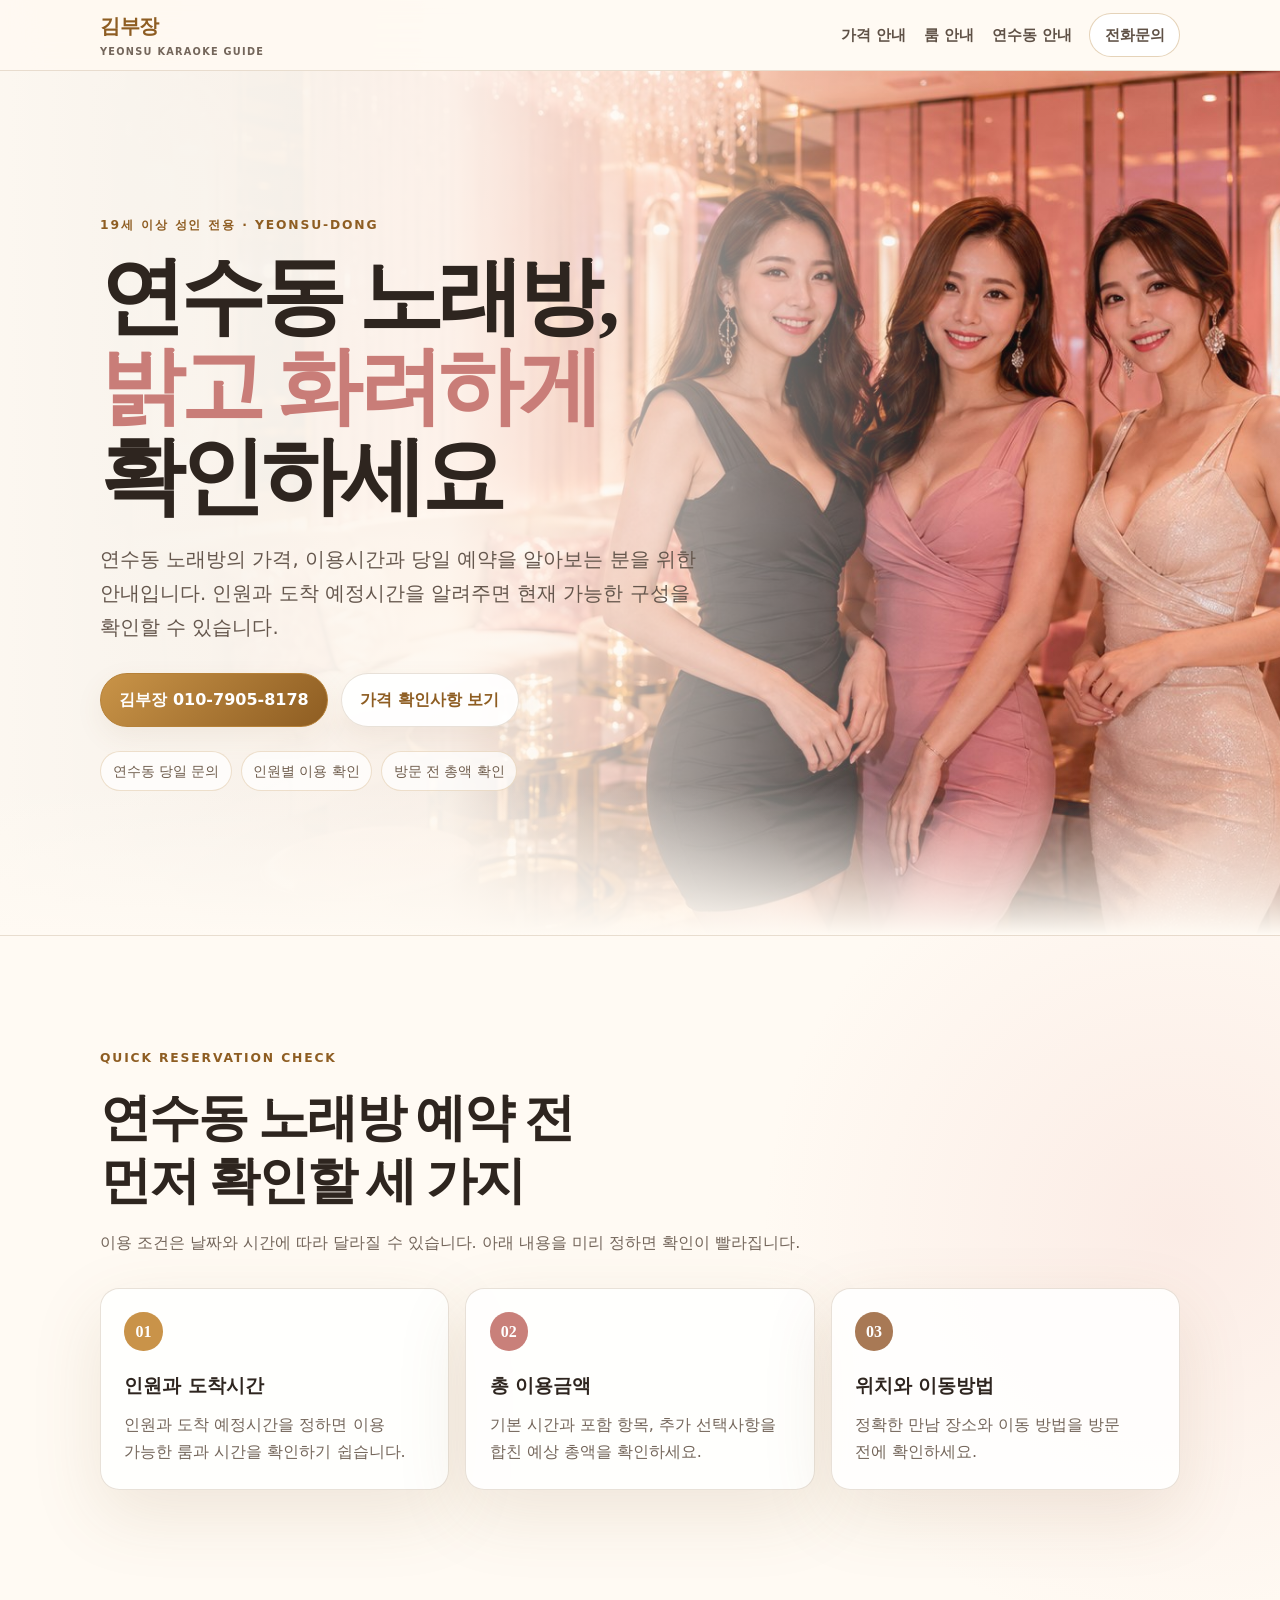
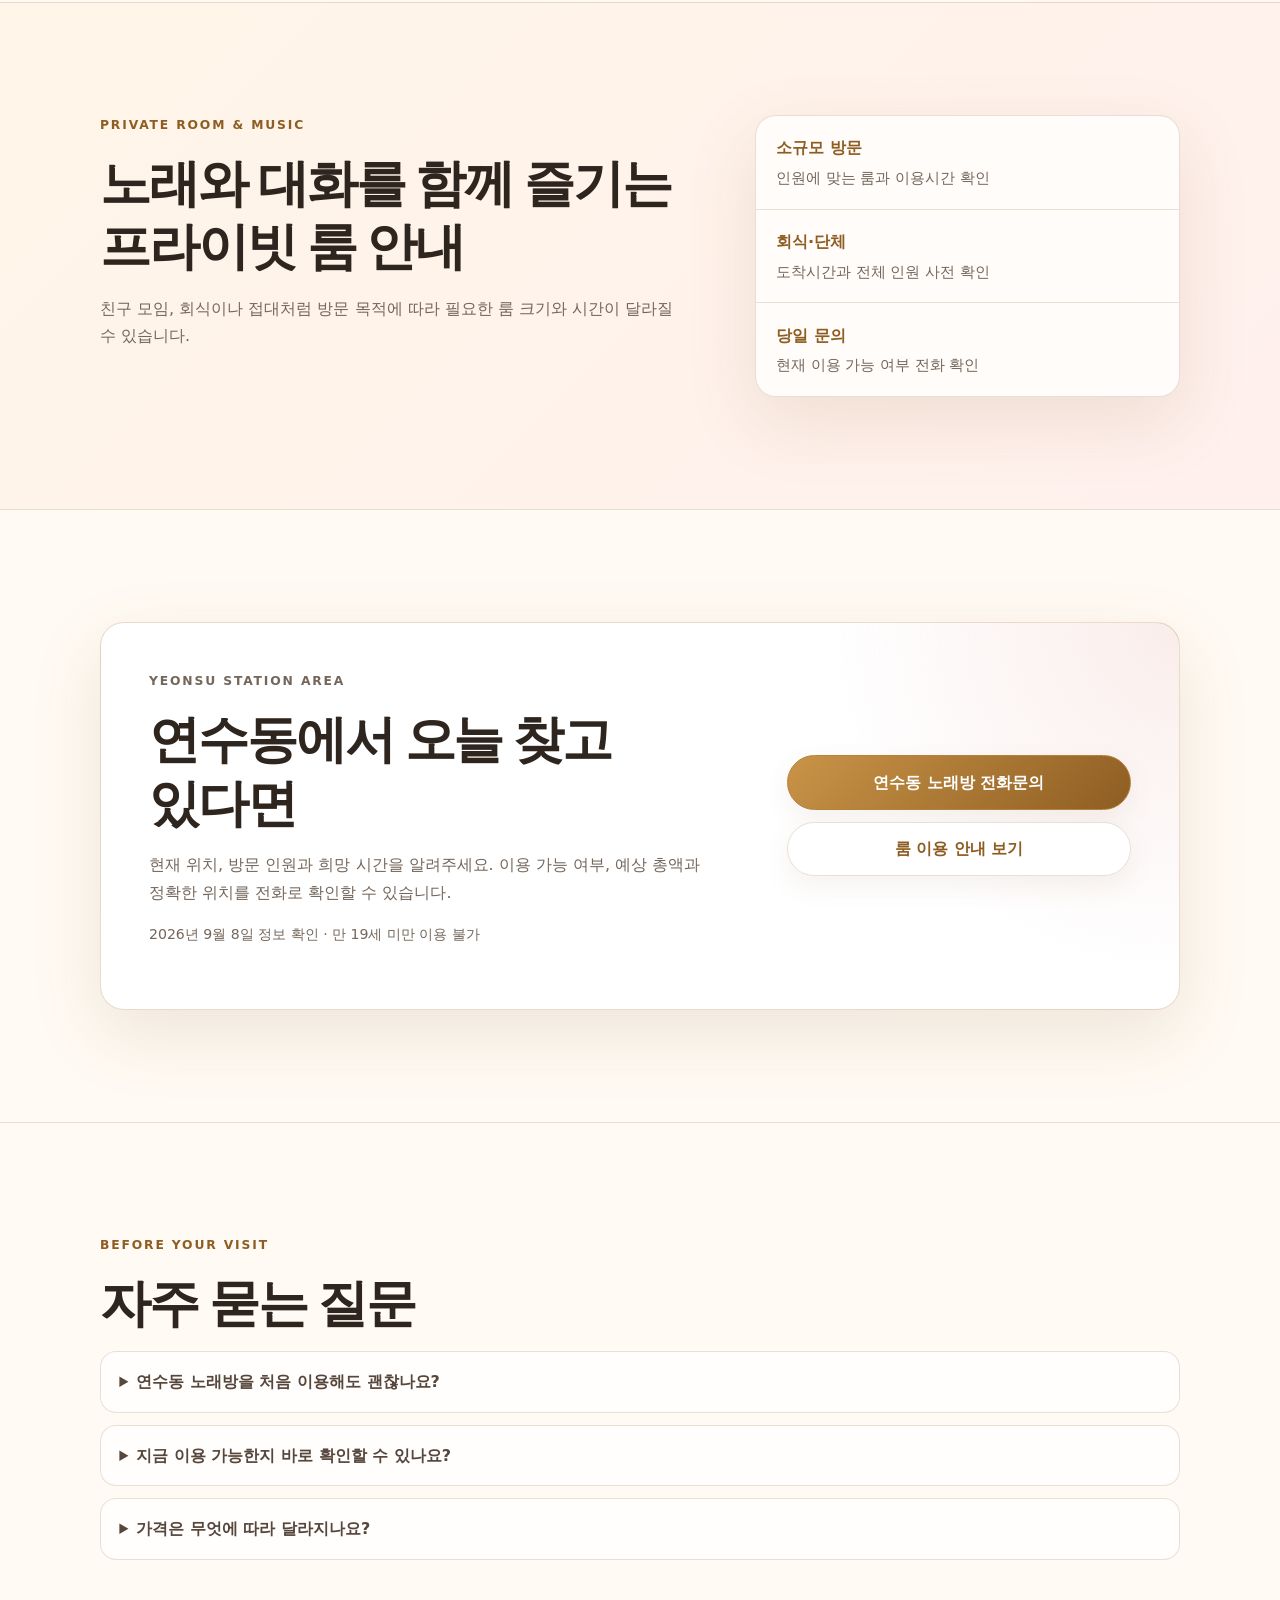
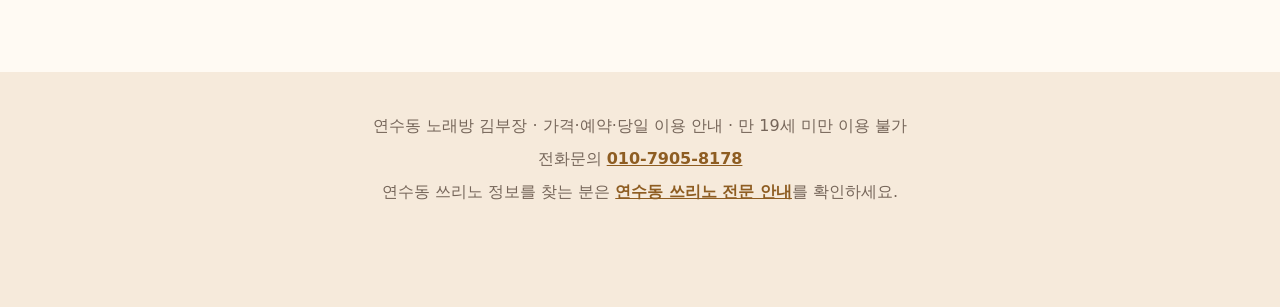
==== commit 4d00b6fa: "Add contextual link to Yeonsu 3no guide" ====
--- a/index.html
+++ b/index.html
@@ -59,6 +59,17 @@
         "telephone": "+82-10-7905-8178",
         "areaServed": "인천광역시 연수구 연수동"
       }
+    ]
+  }
+  </script>
+  <script type="application/ld+json">
+  {
+    "@context": "https://schema.org",
+    "@type": "FAQPage",
+    "mainEntity": [
+      {"@type":"Question","name":"연수동 노래방을 처음 이용해도 괜찮나요?","acceptedAnswer":{"@type":"Answer","text":"처음이라면 인원과 목적을 말하고 기본 시간, 포함 항목과 총액을 확인하세요."}},
+      {"@type":"Question","name":"지금 이용 가능한지 바로 확인할 수 있나요?","acceptedAnswer":{"@type":"Answer","text":"당일 상황은 달라질 수 있으므로 방문 인원과 희망 시간을 정해 전화로 확인하는 것이 정확합니다."}},
+      {"@type":"Question","name":"가격은 무엇에 따라 달라지나요?","acceptedAnswer":{"@type":"Answer","text":"인원, 기본 이용시간, 포함 항목과 추가 선택사항에 따라 달라질 수 있으므로 방문 전 예상 총액을 확인하세요."}}
     ]
   }
   </script>
@@ -147,6 +158,7 @@
   <footer class="site-footer">
     <p>연수동 노래방 김부장 · 가격·예약·당일 이용 안내 · 만 19세 미만 이용 불가</p>
     <p>전화문의 <a href="tel:01079058178">010-7905-8178</a></p>
+    <p>연수동 쓰리노 정보를 찾는 분은 <a href="https://yeonsu3no.kr/">연수동 쓰리노 전문 안내</a>를 확인하세요.</p>
   </footer>
   <a class="mobile-call" href="tel:01079058178" aria-label="김부장에게 전화하기">연수동 노래방 · 010-7905-8178</a>
   <script src="phone-tracking.js" defer></script>
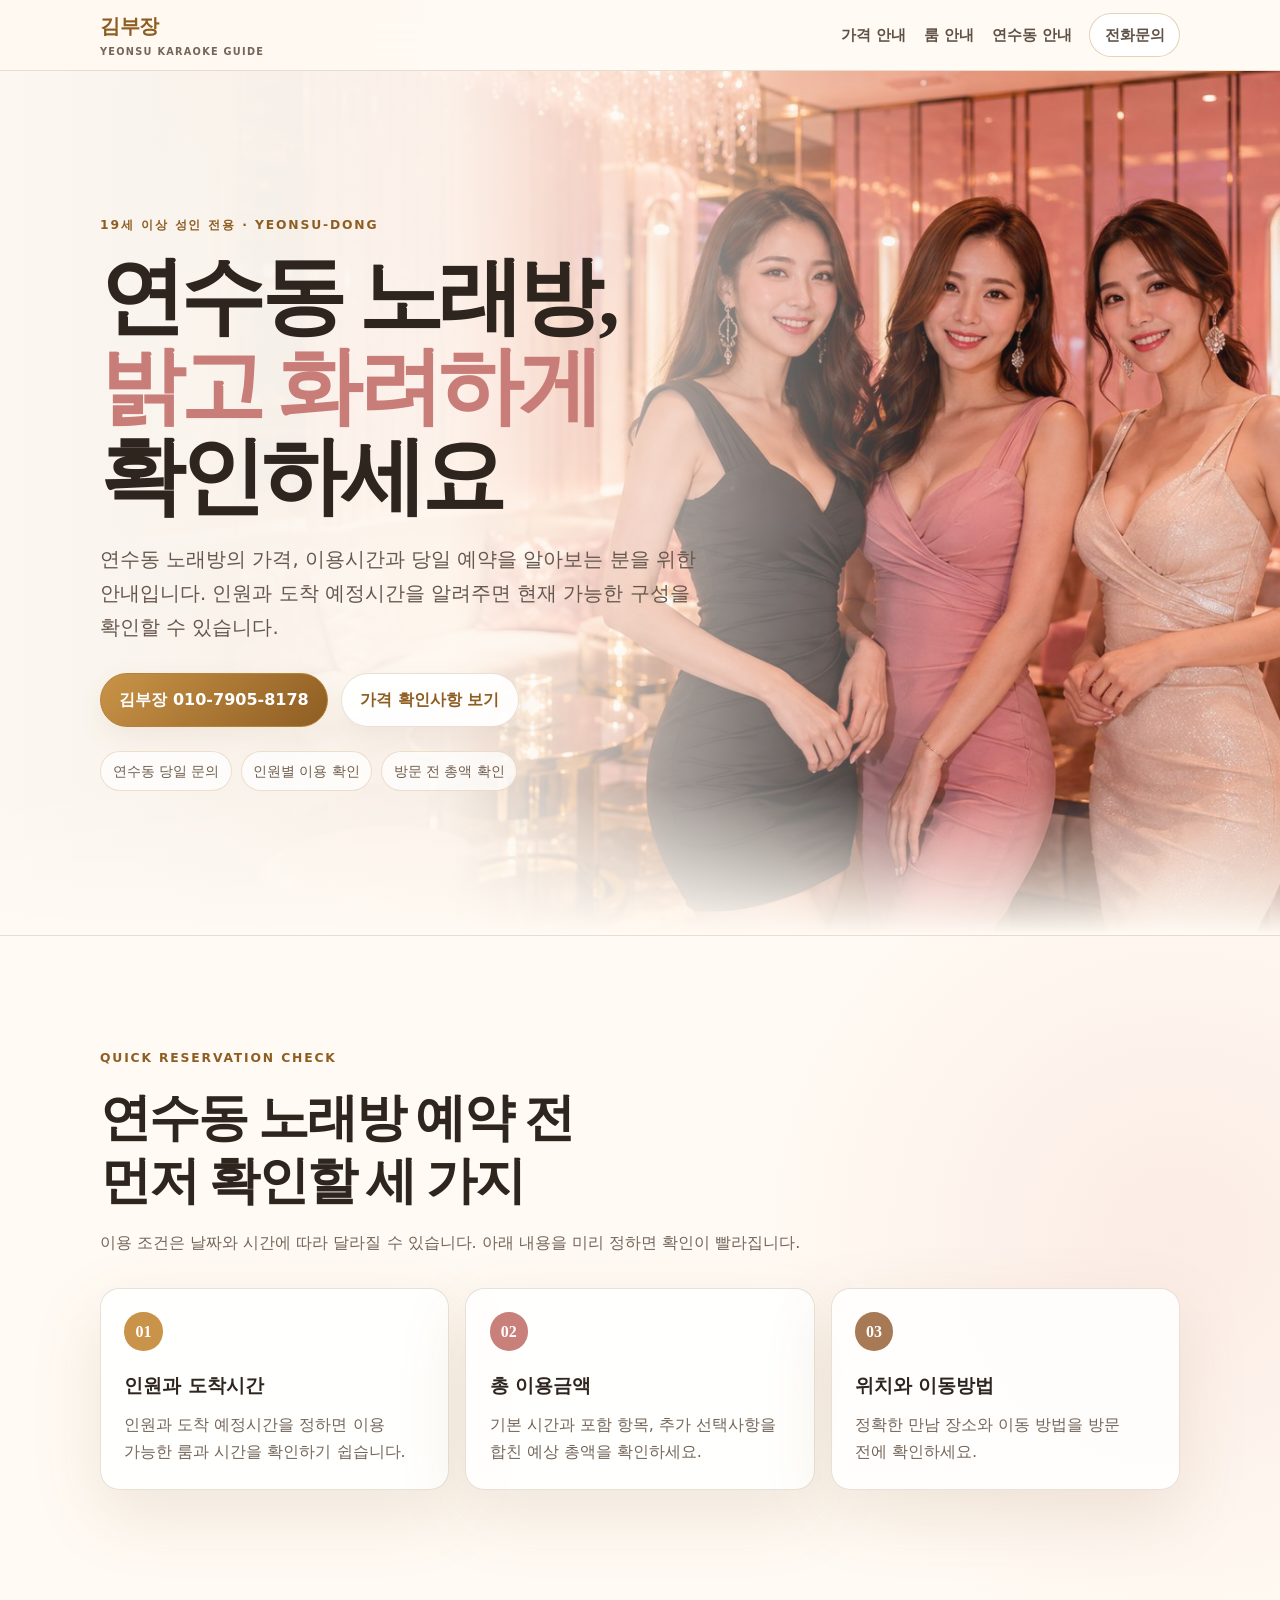
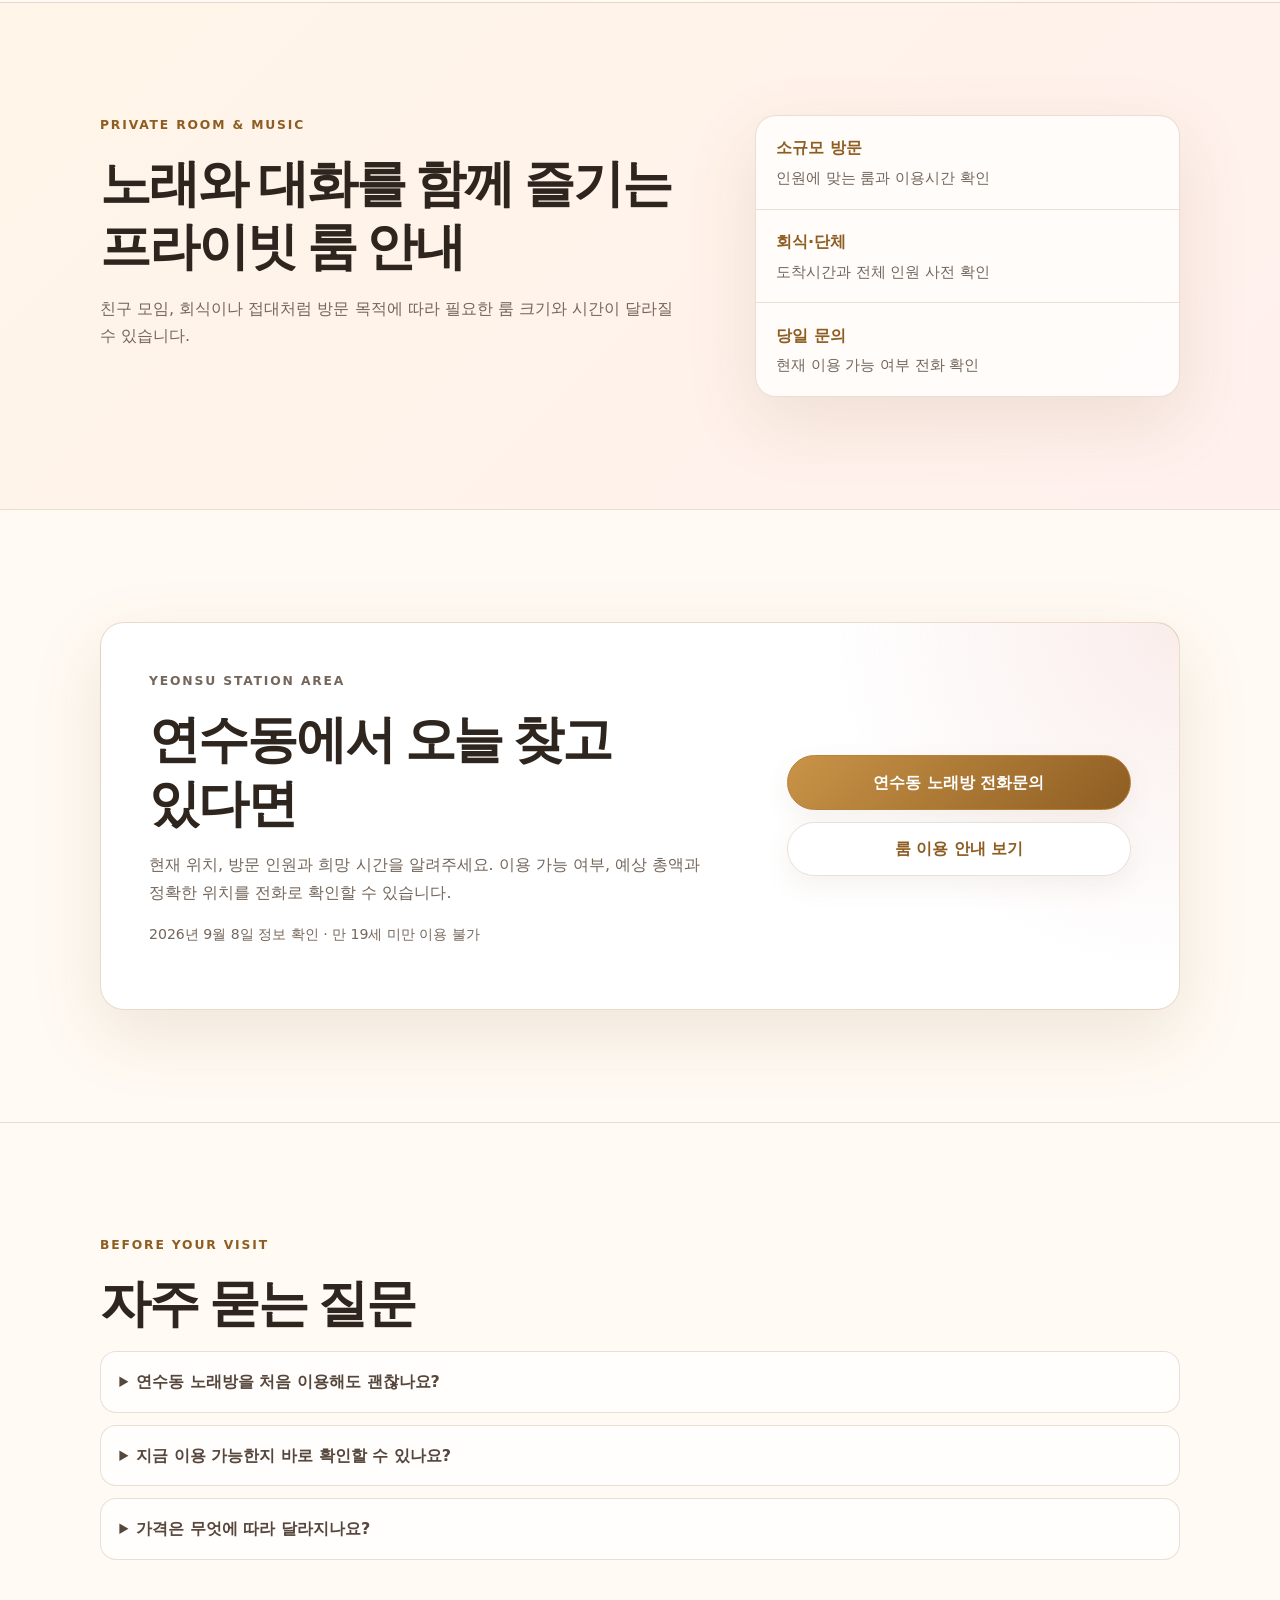
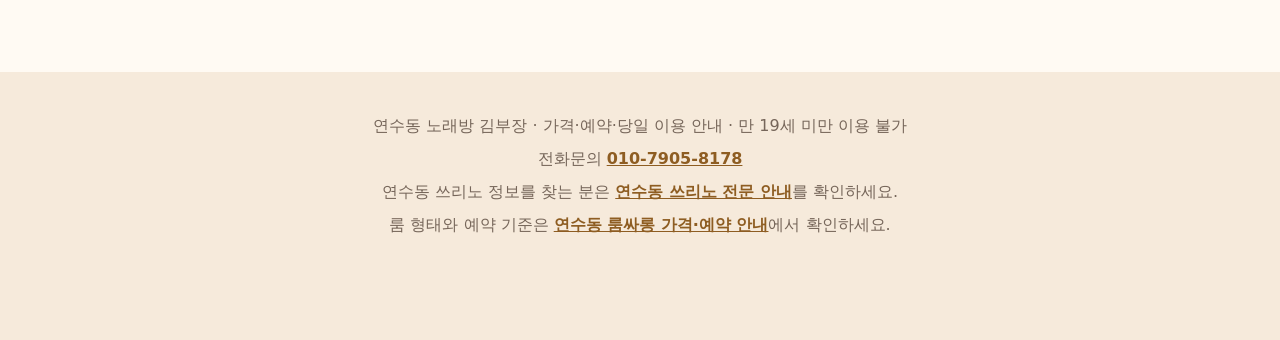
==== commit db65da68: "Link specialized room guide and add favicon" ====
--- a/index.html
+++ b/index.html
@@ -7,6 +7,7 @@
   <meta name="description" content="연수동 노래방 가격, 이용시간, 인원별 예약과 당일 이용 안내. 연수역 인근 노래방 문의는 김부장 010-7905-8178.">
   <meta name="robots" content="index,follow,max-image-preview:large">
   <link rel="canonical" href="https://kimdongkeun-market.github.io/3NOROOM/">
+  <link rel="icon" href="favicon.svg" type="image/svg+xml">
   <link rel="preload" as="image" href="images/hero-bright-karaoke.jpg" type="image/jpeg" fetchpriority="high">
   <link rel="stylesheet" href="styles.css">
   <meta property="og:type" content="website">
@@ -159,6 +160,7 @@
     <p>연수동 노래방 김부장 · 가격·예약·당일 이용 안내 · 만 19세 미만 이용 불가</p>
     <p>전화문의 <a href="tel:01079058178">010-7905-8178</a></p>
     <p>연수동 쓰리노 정보를 찾는 분은 <a href="https://yeonsu3no.kr/">연수동 쓰리노 전문 안내</a>를 확인하세요.</p>
+    <p>룸 형태와 예약 기준은 <a href="https://kimnight.kr/">연수동 룸싸롱 가격·예약 안내</a>에서 확인하세요.</p>
   </footer>
   <a class="mobile-call" href="tel:01079058178" aria-label="김부장에게 전화하기">연수동 노래방 · 010-7905-8178</a>
   <script src="phone-tracking.js" defer></script>
